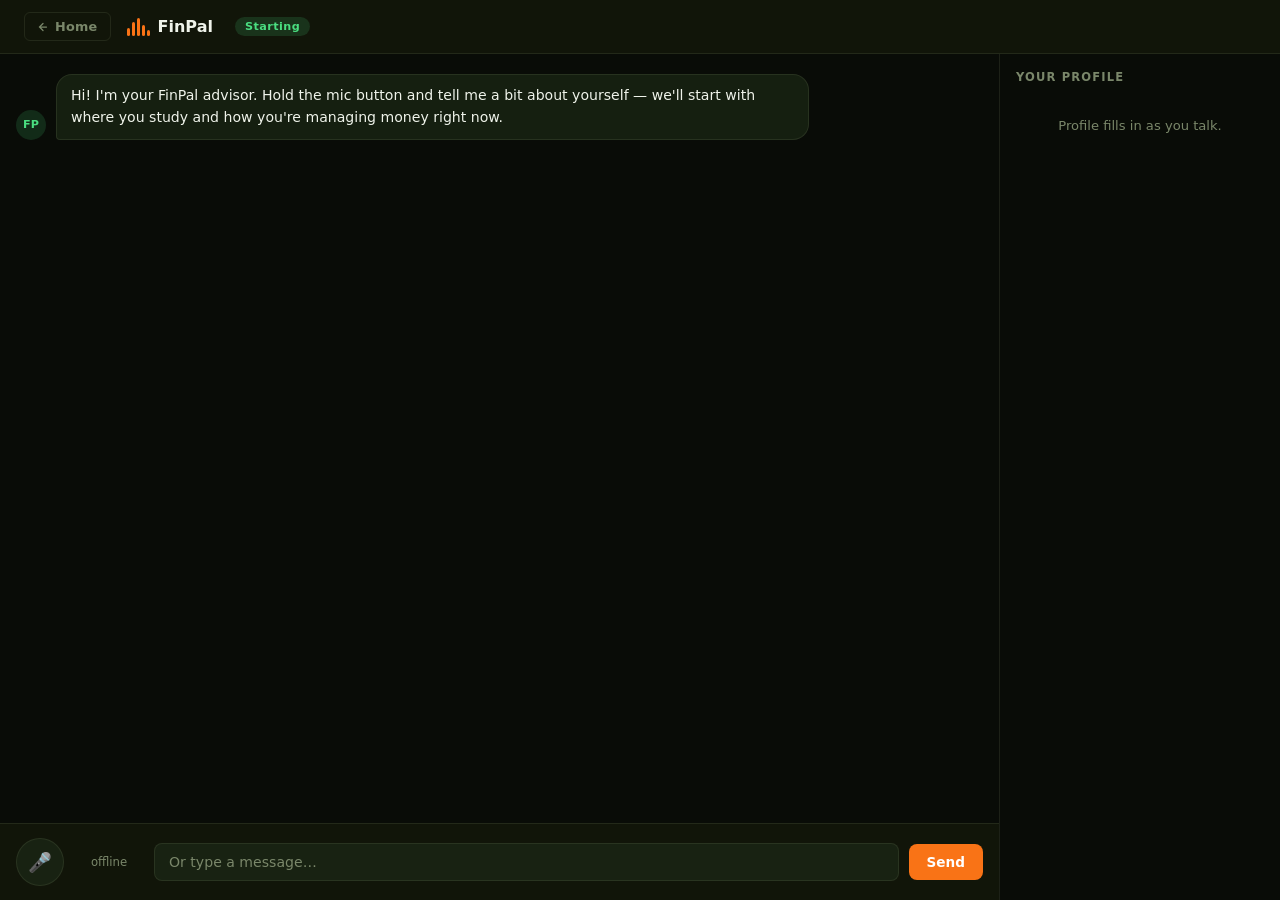
==== frontend/app.html @ 283373f4 "Initial commit: FinPal AI financial advisor application FastAPI backend with Groq LLM/STT/TTS, SSE s" ====
<!DOCTYPE html>
<html lang="en">
<head>
  <meta charset="UTF-8" />
  <meta name="viewport" content="width=device-width, initial-scale=1.0" />
  <title>FinPal — Chat</title>
  <style>
    *, *::before, *::after { box-sizing: border-box; margin: 0; padding: 0; }

    :root {
      --bg: #090C07;
      --surface: #111509;
      --surface2: #182212;
      --border: rgba(138,155,115,0.15);
      --accent: #F97316;
      --accent-dim: rgba(249,115,22,0.15);
      --accent-g: #4ADE80;
      --accent-g-dim: rgba(74,222,128,0.15);
      --user-bubble: rgba(249,115,22,0.18);
      --user-border: rgba(249,115,22,0.25);
      --advisor-bubble: rgba(24,34,18,0.9);
      --text: #EFF3EA;
      --text-muted: #7A876A;
      --danger: #ef4444;
      --warn: #f59e0b;
      --fd: 'Syne', system-ui, sans-serif;
      --fb: 'Plus Jakarta Sans', system-ui, sans-serif;
    }

    @import url('https://fonts.googleapis.com/css2?family=Syne:wght@400;600;700&family=Plus+Jakarta+Sans:wght@300;400;500;600&display=swap');

    body {
      background: var(--bg);
      color: var(--text);
      font-family: var(--fb), -apple-system, BlinkMacSystemFont, sans-serif;
      height: 100vh;
      display: flex;
      flex-direction: column;
      -webkit-font-smoothing: antialiased;
    }

    header {
      background: var(--surface);
      border-bottom: 1px solid var(--border);
      padding: 12px 24px;
      display: flex;
      align-items: center;
      gap: 12px;
      flex-shrink: 0;
    }

    .header-back {
      display: flex;
      align-items: center;
      gap: 6px;
      text-decoration: none;
      color: var(--text-muted);
      font-size: 0.8rem;
      padding: 6px 12px;
      border: 1px solid var(--border);
      border-radius: 6px;
      transition: color 0.2s, border-color 0.2s;
      font-family: var(--fd, system-ui);
      font-weight: 600;
      letter-spacing: 0.02em;
    }
    .header-back:hover { color: var(--text); border-color: rgba(138,155,115,0.3); }

    .header-logo {
      display: flex;
      align-items: center;
      gap: 8px;
      margin-left: 4px;
    }
    .header-logo-mark {
      display: flex;
      align-items: flex-end;
      gap: 2px;
      height: 18px;
    }
    .header-logo-mark span {
      display: block;
      width: 3px;
      border-radius: 2px;
      background: var(--accent);
    }
    .header-logo-mark span:nth-child(1) { height: 8px; }
    .header-logo-mark span:nth-child(2) { height: 14px; }
    .header-logo-mark span:nth-child(3) { height: 18px; }
    .header-logo-mark span:nth-child(4) { height: 11px; }
    .header-logo-mark span:nth-child(5) { height: 6px; }
    .header-brand { font-family: var(--fd, system-ui); font-size: 1rem; font-weight: 700; color: var(--text); }

    .dashboard-btn {
      margin-left: auto;
      display: flex;
      align-items: center;
      gap: 6px;
      text-decoration: none;
      color: var(--accent);
      font-size: 0.78rem;
      font-weight: 600;
      font-family: var(--fd, system-ui);
      padding: 5px 13px;
      border: 1px solid rgba(249,115,22,0.35);
      border-radius: 6px;
      transition: background 0.2s, border-color 0.2s;
      letter-spacing: 0.02em;
    }
    .dashboard-btn:hover { background: var(--accent-dim); border-color: rgba(249,115,22,0.6); }

    .phase-badge {
      margin-left: 10px;
      font-size: 0.7rem;
      font-weight: 600;
      background: var(--accent-g-dim);
      color: var(--accent-g);
      padding: 3px 10px;
      border-radius: 999px;
      text-transform: capitalize;
      letter-spacing: 0.04em;
    }

    .layout {
      display: flex;
      flex: 1;
      overflow: hidden;
    }

    /* ── Transcript ── */
    .chat-col {
      flex: 1;
      display: flex;
      flex-direction: column;
      border-right: 1px solid var(--border);
      min-width: 0;
    }

    .transcript {
      flex: 1;
      overflow-y: auto;
      padding: 20px 16px;
      display: flex;
      flex-direction: column;
      gap: 12px;
      scroll-behavior: smooth;
    }

    .bubble-row {
      display: flex;
      gap: 10px;
      align-items: flex-end;
      max-width: 82%;
    }
    .bubble-row.user { align-self: flex-end; flex-direction: row-reverse; }
    .bubble-row.advisor { align-self: flex-start; }

    .avatar {
      width: 30px; height: 30px; border-radius: 50%;
      flex-shrink: 0;
      display: flex; align-items: center; justify-content: center;
      font-size: 0.7rem; font-weight: 700;
    }
    .avatar.user { background: var(--user-bubble); border: 1px solid var(--user-border); color: var(--accent); }
    .avatar.advisor { background: var(--accent-g-dim); color: var(--accent-g); font-family: var(--fd, system-ui); }

    .bubble {
      padding: 10px 14px;
      border-radius: 16px;
      font-size: 0.88rem;
      line-height: 1.55;
      max-width: 100%;
      word-break: break-word;
    }
    .bubble-row.user .bubble {
      background: var(--user-bubble);
      border: 1px solid var(--user-border);
      border-bottom-right-radius: 4px;
    }
    .bubble-row.advisor .bubble {
      background: var(--advisor-bubble);
      border: 1px solid var(--border);
      border-bottom-left-radius: 4px;
    }

    /* ── Controls ── */
    .controls {
      border-top: 1px solid var(--border);
      padding: 14px 16px;
      display: flex;
      gap: 10px;
      align-items: center;
      flex-shrink: 0;
      background: var(--surface);
    }

    #text-input {
      flex: 1;
      background: var(--surface2);
      border: 1px solid var(--border);
      border-radius: 8px;
      color: var(--text);
      padding: 10px 14px;
      font-size: 0.88rem;
      font-family: var(--fb, system-ui);
      outline: none;
    }
    #text-input:focus { border-color: var(--accent); }
    #text-input::placeholder { color: var(--text-muted); }

    #send-btn {
      background: var(--accent);
      border: none;
      border-radius: 8px;
      color: #fff;
      padding: 10px 18px;
      cursor: pointer;
      font-size: 0.85rem;
      font-weight: 600;
      font-family: var(--fd, system-ui);
      white-space: nowrap;
      transition: opacity 0.2s;
    }
    #send-btn:hover { opacity: 0.88; }

    #mic-btn {
      width: 48px; height: 48px; border-radius: 50%;
      border: 1px solid var(--border);
      background: var(--surface2);
      color: var(--text);
      font-size: 1.2rem;
      cursor: pointer;
      flex-shrink: 0;
      transition: all 0.15s;
      display: flex; align-items: center; justify-content: center;
      user-select: none;
    }
    #mic-btn.recording {
      background: var(--danger);
      border-color: var(--danger);
      box-shadow: 0 0 0 6px rgba(239,68,68,0.2);
      animation: pulse-mic 1s infinite;
    }
    #mic-btn.processing {
      background: var(--warn);
      border-color: var(--warn);
      cursor: not-allowed;
    }
    #mic-btn.speaking {
      background: var(--accent-g-dim);
      border-color: var(--accent-g);
    }

    @keyframes pulse-mic {
      0%, 100% { box-shadow: 0 0 0 6px rgba(239,68,68,0.2); }
      50%       { box-shadow: 0 0 0 12px rgba(239,68,68,0.08); }
    }

    #status-label {
      font-size: 0.73rem;
      color: var(--text-muted);
      min-width: 70px;
      text-align: center;
    }

    /* ── Profile panel ── */
    .profile-col {
      width: 280px;
      flex-shrink: 0;
      overflow-y: auto;
      padding: 16px;
      display: flex;
      flex-direction: column;
      gap: 14px;
    }

    .profile-col h2 {
      font-size: 0.72rem;
      text-transform: uppercase;
      letter-spacing: 0.1em;
      color: var(--text-muted);
      font-weight: 600;
    }

    .profile-section { display: flex; flex-direction: column; gap: 4px; }
    .profile-section-title {
      font-size: 0.7rem;
      font-weight: 600;
      color: var(--accent);
      text-transform: uppercase;
      letter-spacing: 0.07em;
      margin-bottom: 2px;
    }

    .profile-row {
      display: flex;
      justify-content: space-between;
      align-items: baseline;
      gap: 8px;
      font-size: 0.8rem;
      padding: 4px 8px;
      border-radius: 6px;
      background: var(--surface2);
    }
    .profile-key { color: var(--text-muted); flex-shrink: 0; }
    .profile-val { color: var(--text); text-align: right; font-weight: 500; }

    .empty-profile {
      color: var(--text-muted);
      font-size: 0.82rem;
      text-align: center;
      padding: 20px 0;
    }

    .typing-dots {
      display: inline-block;
      color: var(--text-muted);
      animation: blink 1.2s step-start infinite;
    }
    @keyframes blink { 0%,100%{opacity:1} 50%{opacity:0.2} }

    ::-webkit-scrollbar { width: 4px; }
    ::-webkit-scrollbar-track { background: transparent; }
    ::-webkit-scrollbar-thumb { background: var(--border); border-radius: 4px; }

    @media (max-width: 640px) {
      .profile-col { display: none; }
      .header-back span { display: none; }
    }
  </style>
</head>
<body>

<header>
  <a href="index.html" class="header-back">
    <svg width="12" height="12" viewBox="0 0 24 24" fill="none" stroke="currentColor" stroke-width="2.5" stroke-linecap="round"><path d="M19 12H5M12 5l-7 7 7 7"/></svg>
    <span>Home</span>
  </a>
  <div class="header-logo">
    <div class="header-logo-mark">
      <span></span><span></span><span></span><span></span><span></span>
    </div>
    <span class="header-brand">FinPal</span>
  </div>
  <a href="#" class="dashboard-btn" id="dashboard-btn" style="display:none">
    <svg width="13" height="13" viewBox="0 0 24 24" fill="none" stroke="currentColor" stroke-width="2" stroke-linecap="round" stroke-linejoin="round"><rect x="3" y="3" width="7" height="7" rx="1"/><rect x="14" y="3" width="7" height="7" rx="1"/><rect x="3" y="14" width="7" height="7" rx="1"/><rect x="14" y="14" width="7" height="7" rx="1"/></svg>
    <span>View Plan</span>
  </a>
  <span class="phase-badge" id="phase-badge">starting</span>
</header>

<div class="layout">

  <!-- Transcript -->
  <div class="chat-col">
    <div class="transcript" id="transcript">
      <div class="bubble-row advisor">
        <div class="avatar advisor">FP</div>
        <div class="bubble">Hi! I'm your FinPal advisor. Hold the mic button and tell me a bit about yourself — we'll start with where you study and how you're managing money right now.</div>
      </div>
    </div>

    <div class="controls">
      <button id="mic-btn" title="Hold to speak">🎤</button>
      <span id="status-label">ready</span>
      <input id="text-input" type="text" placeholder="Or type a message…" />
      <button id="send-btn">Send</button>
    </div>
  </div>

  <!-- Profile panel -->
  <div class="profile-col">
    <h2>Your Profile</h2>
    <div id="profile-content">
      <p class="empty-profile">Profile fills in as you talk.</p>
    </div>
  </div>

</div>

<script>
const API = 'http://localhost:8000';

let sessionId = null;
let mediaRecorder = null;
let audioChunks = [];
let isRecording = false;
let isBusy = false;
let currentAudio = null;

async function initSession() {
  const stored = sessionStorage.getItem('session_id');
  if (stored) { sessionId = stored; wireDashboardBtn(); return; }
  const r = await fetch(`${API}/api/sessions`, { method: 'POST' });
  const d = await r.json();
  sessionId = d.session_id;
  sessionStorage.setItem('session_id', sessionId);
  wireDashboardBtn();
}

function wireDashboardBtn() {
  const btn = document.getElementById('dashboard-btn');
  if (!btn || !sessionId) return;
  btn.href = `dashboard.html?session=${sessionId}`;
  btn.style.display = 'flex';
}

function escHtml(s) {
  return s.replace(/&/g,'&amp;').replace(/</g,'&lt;').replace(/>/g,'&gt;');
}

function addBubble(role, text) {
  const row = document.createElement('div');
  row.className = `bubble-row ${role}`;
  row.innerHTML = `
    <div class="avatar ${role}">${role === 'user' ? 'U' : 'FP'}</div>
    <div class="bubble">${escHtml(text)}</div>
  `;
  document.getElementById('transcript').appendChild(row);
  row.scrollIntoView({ behavior: 'smooth', block: 'end' });
}

function createStreamingBubble() {
  const row = document.createElement('div');
  row.className = 'bubble-row advisor';
  row.innerHTML = `<div class="avatar advisor">FP</div><div class="bubble"><span class="typing-dots">···</span></div>`;
  document.getElementById('transcript').appendChild(row);
  row.scrollIntoView({ behavior: 'smooth', block: 'end' });
  return row.querySelector('.bubble');
}

function appendToken(bubble, token) {
  const dots = bubble.querySelector('.typing-dots');
  if (dots) dots.remove();
  bubble.textContent += token;
  bubble.closest('.bubble-row').scrollIntoView({ behavior: 'smooth', block: 'end' });
}

function setStatus(state) {
  const btn = document.getElementById('mic-btn');
  const lbl = document.getElementById('status-label');
  btn.className = '';
  if (state === 'recording')  { btn.classList.add('recording');  lbl.textContent = 'recording…'; }
  else if (state === 'processing') { btn.classList.add('processing'); lbl.textContent = 'thinking…'; }
  else if (state === 'speaking')   { btn.classList.add('speaking');   lbl.textContent = 'speaking…'; }
  else { lbl.textContent = 'ready'; }
}

function playAudio(b64) {
  return new Promise(resolve => {
    if (currentAudio) { currentAudio.pause(); currentAudio = null; }
    const bytes = Uint8Array.from(atob(b64), c => c.charCodeAt(0));
    const blob = new Blob([bytes], { type: 'audio/wav' });
    const url = URL.createObjectURL(blob);
    currentAudio = new Audio(url);
    setStatus('speaking');
    currentAudio.onended = () => { URL.revokeObjectURL(url); setStatus('ready'); resolve(); };
    currentAudio.onerror  = () => { URL.revokeObjectURL(url); setStatus('ready'); resolve(); };
    currentAudio.play().catch(() => { setStatus('ready'); resolve(); });
  });
}

async function sendToAPI(formData, isVoice) {
  if (isBusy) return;
  isBusy = true;
  setStatus('processing');

  try {
    if (!isVoice) {
      addBubble('user', formData);
      const advisorBubble = createStreamingBubble();

      const r = await fetch(`${API}/api/sessions/${sessionId}/chat/stream`, {
        method: 'POST',
        headers: { 'Content-Type': 'application/json' },
        body: JSON.stringify({ message: formData }),
      });

      if (!r.ok) { advisorBubble.textContent = `⚠ Error ${r.status}`; return; }

      const reader = r.body.getReader();
      const dec = new TextDecoder();
      let buf = '';

      while (true) {
        const { done, value } = await reader.read();
        if (done) break;
        buf += dec.decode(value, { stream: true });
        const parts = buf.split('\n\n');
        buf = parts.pop();
        for (const part of parts) {
          if (!part.startsWith('data: ')) continue;
          try {
            const ev = JSON.parse(part.slice(6));
            if (ev.type === 'token') appendToken(advisorBubble, ev.text);
            else if (ev.type === 'done') { updateProfile(ev.profile); setStatus('ready'); }
          } catch {}
        }
      }
      return;
    }

    const r = await fetch(`${API}/api/sessions/${sessionId}/voice`, { method: 'POST', body: formData });
    if (!r.ok) {
      const err = await r.json().catch(() => ({}));
      addBubble('advisor', `⚠ Error: ${err.detail || r.statusText}`);
      return;
    }
    const d = await r.json();
    addBubble('user', d.user_text);
    addBubble('advisor', d.advisor_text);
    updateProfile(d.profile);
    if (d.audio_b64) await playAudio(d.audio_b64);
    else setStatus('ready');

  } catch (e) {
    addBubble('advisor', '⚠ Could not reach the server. Is the backend running?');
    setStatus('ready');
  } finally {
    isBusy = false;
  }
}

const micBtn = document.getElementById('mic-btn');

async function startRec() {
  if (isBusy || isRecording) return;
  try {
    const stream = await navigator.mediaDevices.getUserMedia({ audio: true });
    audioChunks = [];
    const mimeType = MediaRecorder.isTypeSupported('audio/webm;codecs=opus')
      ? 'audio/webm;codecs=opus'
      : MediaRecorder.isTypeSupported('audio/ogg;codecs=opus')
        ? 'audio/ogg;codecs=opus'
        : 'audio/mp4';

    mediaRecorder = new MediaRecorder(stream, { mimeType });
    mediaRecorder.ondataavailable = e => { if (e.data.size > 0) audioChunks.push(e.data); };
    mediaRecorder.onstop = async () => {
      stream.getTracks().forEach(t => t.stop());
      const blob = new Blob(audioChunks, { type: mediaRecorder.mimeType });
      if (blob.size < 1000) { setStatus('ready'); return; }
      const fd = new FormData();
      fd.append('audio', blob, 'recording' + mimeTypeToExt(mediaRecorder.mimeType));
      await sendToAPI(fd, true);
    };
    mediaRecorder.start();
    isRecording = true;
    setStatus('recording');
  } catch (e) {
    alert('Microphone access denied. Use the text input instead.');
  }
}

function stopRec() {
  if (!isRecording || !mediaRecorder) return;
  isRecording = false;
  mediaRecorder.stop();
}

function mimeTypeToExt(mime) {
  if (mime.includes('webm')) return '.webm';
  if (mime.includes('ogg'))  return '.ogg';
  if (mime.includes('mp4'))  return '.mp4';
  return '.webm';
}

micBtn.addEventListener('mousedown',  e => { e.preventDefault(); startRec(); });
micBtn.addEventListener('mouseup',    stopRec);
micBtn.addEventListener('mouseleave', stopRec);
micBtn.addEventListener('touchstart', e => { e.preventDefault(); startRec(); }, { passive: false });
micBtn.addEventListener('touchend',   e => { e.preventDefault(); stopRec(); },  { passive: false });

const textInput = document.getElementById('text-input');
document.getElementById('send-btn').addEventListener('click', sendText);
textInput.addEventListener('keydown', e => { if (e.key === 'Enter') sendText(); });

async function sendText() {
  const msg = textInput.value.trim();
  if (!msg || isBusy) return;
  textInput.value = '';
  await sendToAPI(msg, false);
}

function fmt(val) {
  if (val === null || val === undefined) return null;
  if (typeof val === 'number') return '₹' + val.toLocaleString('en-IN');
  if (typeof val === 'boolean') return val ? 'Yes' : 'No';
  return String(val).replace(/_/g, ' ');
}

function profileRow(key, val) {
  const v = fmt(val);
  if (!v) return '';
  return `<div class="profile-row">
    <span class="profile-key">${key}</span>
    <span class="profile-val">${escHtml(v)}</span>
  </div>`;
}

function profileSection(title, rows) {
  const content = rows.join('');
  if (!content) return '';
  return `<div class="profile-section">
    <div class="profile-section-title">${title}</div>
    ${content}
  </div>`;
}

function updateProfile(p) {
  if (!p) return;
  document.getElementById('phase-badge').textContent =
    (p.conversation_phase || 'rapport').replace(/_/g, ' ');

  const mi = p.money_in || {};
  const ex = p.expenses || {};
  const sn = p.safety_net || {};
  const cr = p.credit || {};

  const moneyIn = profileSection('Money In', [
    profileRow('Family support', mi.family_support_amount),
    profileRow('Regularity', mi.family_support_regularity),
    profileRow('Gig income', mi.gig_income_amount),
    profileRow('Scholarship', mi.scholarship_stipend_amount),
    profileRow('Stability', mi.income_stability),
  ]);
  const expenses = profileSection('Expenses', [
    profileRow('Housing', ex.housing?.amount),
    profileRow('Housing type', ex.housing?.type),
    profileRow('Commute', ex.commute?.amount),
    profileRow('Food (extra)', ex.food_beyond_mess),
    profileRow('Subscriptions', ex.subscriptions),
    profileRow('Discretionary', ex.discretionary),
  ]);
  const safetyNet = profileSection('Safety Net', [
    profileRow('Savings', sn.personal_savings_amount),
    profileRow('Health insurance', sn.health_insurance_cover ? 'Yes' : null),
    profileRow('Provided by', sn.provided_by),
    profileRow('If urgent', sn.would_rely_on_if_urgent),
  ]);
  const debtRows = (p.debt || []).map((d, i) => profileRow(`Debt ${i+1} (${d.type || '?'})`, d.balance));
  const debt = profileSection('Debt', debtRows);
  const creditSec = profileSection('Credit', [
    profileRow('Cards', cr.cards),
    profileRow('Limit', cr.total_limit),
    profileRow('Utilisation', cr.typical_utilization_pct != null ? cr.typical_utilization_pct + '%' : null),
  ]);
  const goals = (p.goals || []).map((g, i) => profileRow(`Goal ${i+1}`, g.type));
  const goalsSec = profileSection('Goals', goals);

  const combined = [moneyIn, expenses, safetyNet, debt, creditSec, goalsSec].join('');
  document.getElementById('profile-content').innerHTML =
    combined || '<p class="empty-profile">Profile fills in as you talk.</p>';
}

initSession().catch(() => {
  document.getElementById('status-label').textContent = 'offline';
});
</script>
</body>
</html>
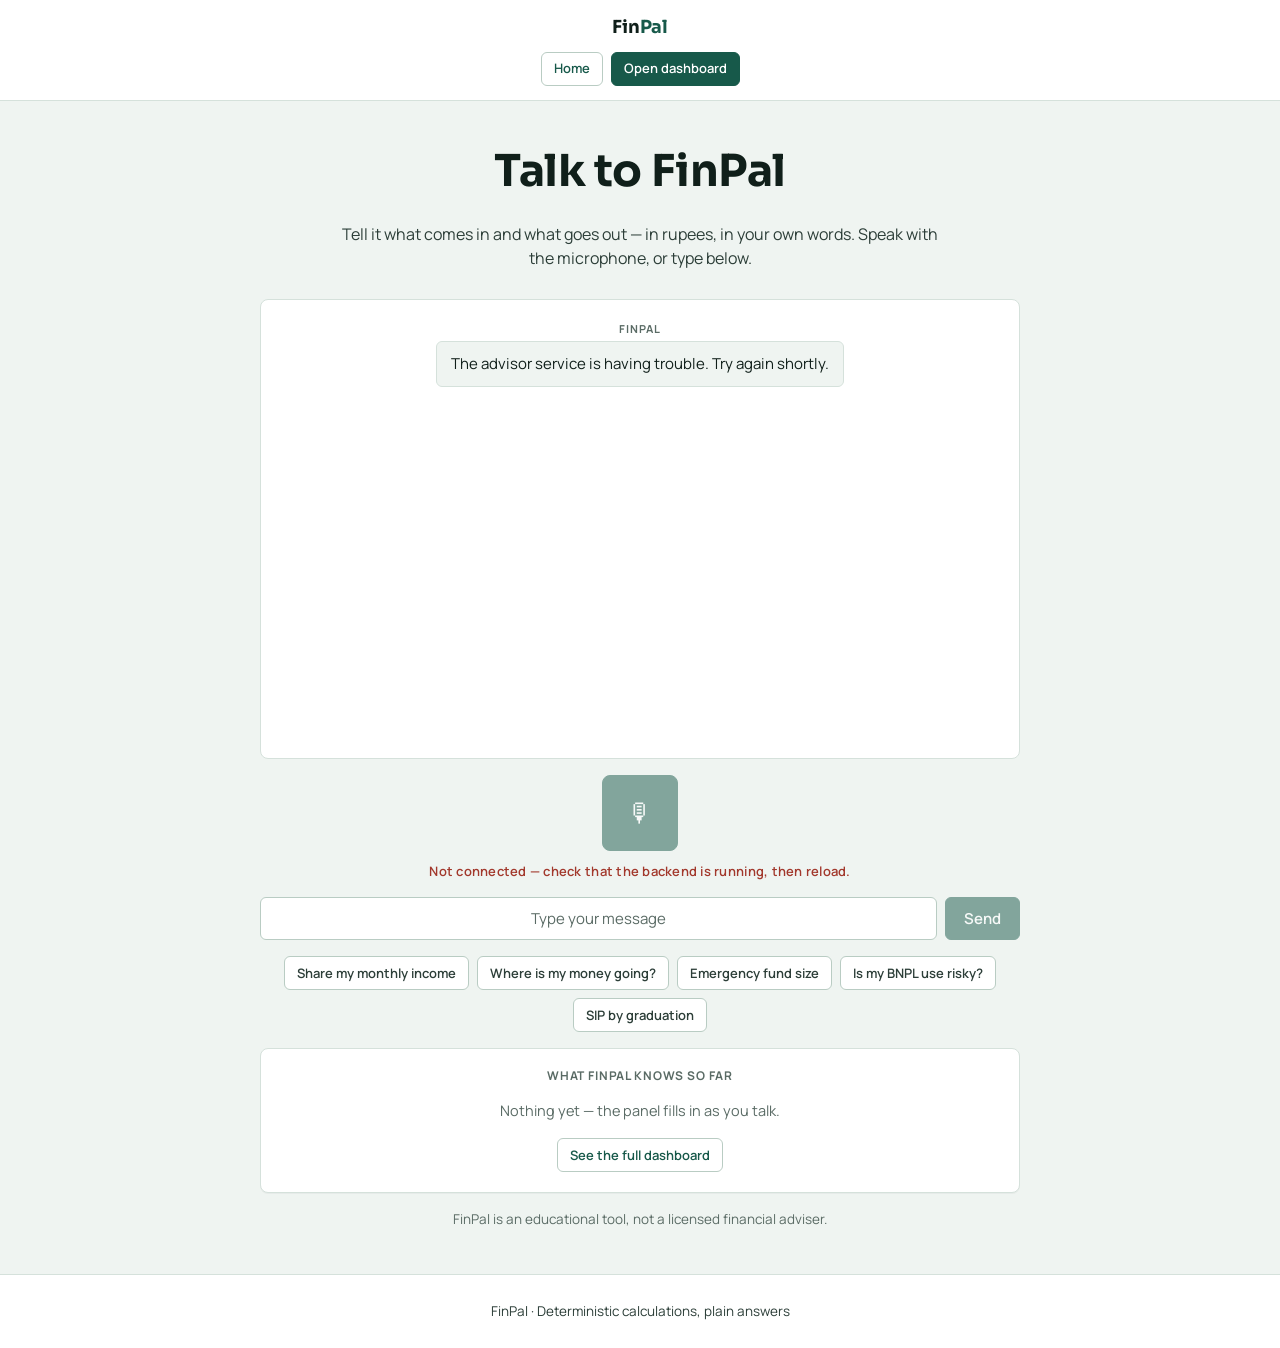
==== commit 606cea55: "Frontend updation" ====
--- a/frontend/app.html
+++ b/frontend/app.html
@@ -1,661 +1,400 @@
 <!DOCTYPE html>
 <html lang="en">
 <head>
-  <meta charset="UTF-8" />
-  <meta name="viewport" content="width=device-width, initial-scale=1.0" />
-  <title>FinPal — Chat</title>
-  <style>
-    *, *::before, *::after { box-sizing: border-box; margin: 0; padding: 0; }
-
-    :root {
-      --bg: #090C07;
-      --surface: #111509;
-      --surface2: #182212;
-      --border: rgba(138,155,115,0.15);
-      --accent: #F97316;
-      --accent-dim: rgba(249,115,22,0.15);
-      --accent-g: #4ADE80;
-      --accent-g-dim: rgba(74,222,128,0.15);
-      --user-bubble: rgba(249,115,22,0.18);
-      --user-border: rgba(249,115,22,0.25);
-      --advisor-bubble: rgba(24,34,18,0.9);
-      --text: #EFF3EA;
-      --text-muted: #7A876A;
-      --danger: #ef4444;
-      --warn: #f59e0b;
-      --fd: 'Syne', system-ui, sans-serif;
-      --fb: 'Plus Jakarta Sans', system-ui, sans-serif;
-    }
-
-    @import url('https://fonts.googleapis.com/css2?family=Syne:wght@400;600;700&family=Plus+Jakarta+Sans:wght@300;400;500;600&display=swap');
-
-    body {
-      background: var(--bg);
-      color: var(--text);
-      font-family: var(--fb), -apple-system, BlinkMacSystemFont, sans-serif;
-      height: 100vh;
-      display: flex;
-      flex-direction: column;
-      -webkit-font-smoothing: antialiased;
-    }
-
-    header {
-      background: var(--surface);
-      border-bottom: 1px solid var(--border);
-      padding: 12px 24px;
-      display: flex;
-      align-items: center;
-      gap: 12px;
-      flex-shrink: 0;
-    }
-
-    .header-back {
-      display: flex;
-      align-items: center;
-      gap: 6px;
-      text-decoration: none;
-      color: var(--text-muted);
-      font-size: 0.8rem;
-      padding: 6px 12px;
-      border: 1px solid var(--border);
-      border-radius: 6px;
-      transition: color 0.2s, border-color 0.2s;
-      font-family: var(--fd, system-ui);
-      font-weight: 600;
-      letter-spacing: 0.02em;
-    }
-    .header-back:hover { color: var(--text); border-color: rgba(138,155,115,0.3); }
-
-    .header-logo {
-      display: flex;
-      align-items: center;
-      gap: 8px;
-      margin-left: 4px;
-    }
-    .header-logo-mark {
-      display: flex;
-      align-items: flex-end;
-      gap: 2px;
-      height: 18px;
-    }
-    .header-logo-mark span {
-      display: block;
-      width: 3px;
-      border-radius: 2px;
-      background: var(--accent);
-    }
-    .header-logo-mark span:nth-child(1) { height: 8px; }
-    .header-logo-mark span:nth-child(2) { height: 14px; }
-    .header-logo-mark span:nth-child(3) { height: 18px; }
-    .header-logo-mark span:nth-child(4) { height: 11px; }
-    .header-logo-mark span:nth-child(5) { height: 6px; }
-    .header-brand { font-family: var(--fd, system-ui); font-size: 1rem; font-weight: 700; color: var(--text); }
-
-    .dashboard-btn {
-      margin-left: auto;
-      display: flex;
-      align-items: center;
-      gap: 6px;
-      text-decoration: none;
-      color: var(--accent);
-      font-size: 0.78rem;
-      font-weight: 600;
-      font-family: var(--fd, system-ui);
-      padding: 5px 13px;
-      border: 1px solid rgba(249,115,22,0.35);
-      border-radius: 6px;
-      transition: background 0.2s, border-color 0.2s;
-      letter-spacing: 0.02em;
-    }
-    .dashboard-btn:hover { background: var(--accent-dim); border-color: rgba(249,115,22,0.6); }
-
-    .phase-badge {
-      margin-left: 10px;
-      font-size: 0.7rem;
-      font-weight: 600;
-      background: var(--accent-g-dim);
-      color: var(--accent-g);
-      padding: 3px 10px;
-      border-radius: 999px;
-      text-transform: capitalize;
-      letter-spacing: 0.04em;
-    }
-
-    .layout {
-      display: flex;
-      flex: 1;
-      overflow: hidden;
-    }
-
-    /* ── Transcript ── */
-    .chat-col {
-      flex: 1;
-      display: flex;
-      flex-direction: column;
-      border-right: 1px solid var(--border);
-      min-width: 0;
-    }
-
-    .transcript {
-      flex: 1;
-      overflow-y: auto;
-      padding: 20px 16px;
-      display: flex;
-      flex-direction: column;
-      gap: 12px;
-      scroll-behavior: smooth;
-    }
-
-    .bubble-row {
-      display: flex;
-      gap: 10px;
-      align-items: flex-end;
-      max-width: 82%;
-    }
-    .bubble-row.user { align-self: flex-end; flex-direction: row-reverse; }
-    .bubble-row.advisor { align-self: flex-start; }
-
-    .avatar {
-      width: 30px; height: 30px; border-radius: 50%;
-      flex-shrink: 0;
-      display: flex; align-items: center; justify-content: center;
-      font-size: 0.7rem; font-weight: 700;
-    }
-    .avatar.user { background: var(--user-bubble); border: 1px solid var(--user-border); color: var(--accent); }
-    .avatar.advisor { background: var(--accent-g-dim); color: var(--accent-g); font-family: var(--fd, system-ui); }
-
-    .bubble {
-      padding: 10px 14px;
-      border-radius: 16px;
-      font-size: 0.88rem;
-      line-height: 1.55;
-      max-width: 100%;
-      word-break: break-word;
-    }
-    .bubble-row.user .bubble {
-      background: var(--user-bubble);
-      border: 1px solid var(--user-border);
-      border-bottom-right-radius: 4px;
-    }
-    .bubble-row.advisor .bubble {
-      background: var(--advisor-bubble);
-      border: 1px solid var(--border);
-      border-bottom-left-radius: 4px;
-    }
-
-    /* ── Controls ── */
-    .controls {
-      border-top: 1px solid var(--border);
-      padding: 14px 16px;
-      display: flex;
-      gap: 10px;
-      align-items: center;
-      flex-shrink: 0;
-      background: var(--surface);
-    }
-
-    #text-input {
-      flex: 1;
-      background: var(--surface2);
-      border: 1px solid var(--border);
-      border-radius: 8px;
-      color: var(--text);
-      padding: 10px 14px;
-      font-size: 0.88rem;
-      font-family: var(--fb, system-ui);
-      outline: none;
-    }
-    #text-input:focus { border-color: var(--accent); }
-    #text-input::placeholder { color: var(--text-muted); }
-
-    #send-btn {
-      background: var(--accent);
-      border: none;
-      border-radius: 8px;
-      color: #fff;
-      padding: 10px 18px;
-      cursor: pointer;
-      font-size: 0.85rem;
-      font-weight: 600;
-      font-family: var(--fd, system-ui);
-      white-space: nowrap;
-      transition: opacity 0.2s;
-    }
-    #send-btn:hover { opacity: 0.88; }
-
-    #mic-btn {
-      width: 48px; height: 48px; border-radius: 50%;
-      border: 1px solid var(--border);
-      background: var(--surface2);
-      color: var(--text);
-      font-size: 1.2rem;
-      cursor: pointer;
-      flex-shrink: 0;
-      transition: all 0.15s;
-      display: flex; align-items: center; justify-content: center;
-      user-select: none;
-    }
-    #mic-btn.recording {
-      background: var(--danger);
-      border-color: var(--danger);
-      box-shadow: 0 0 0 6px rgba(239,68,68,0.2);
-      animation: pulse-mic 1s infinite;
-    }
-    #mic-btn.processing {
-      background: var(--warn);
-      border-color: var(--warn);
-      cursor: not-allowed;
-    }
-    #mic-btn.speaking {
-      background: var(--accent-g-dim);
-      border-color: var(--accent-g);
-    }
-
-    @keyframes pulse-mic {
-      0%, 100% { box-shadow: 0 0 0 6px rgba(239,68,68,0.2); }
-      50%       { box-shadow: 0 0 0 12px rgba(239,68,68,0.08); }
-    }
-
-    #status-label {
-      font-size: 0.73rem;
-      color: var(--text-muted);
-      min-width: 70px;
-      text-align: center;
-    }
-
-    /* ── Profile panel ── */
-    .profile-col {
-      width: 280px;
-      flex-shrink: 0;
-      overflow-y: auto;
-      padding: 16px;
-      display: flex;
-      flex-direction: column;
-      gap: 14px;
-    }
-
-    .profile-col h2 {
-      font-size: 0.72rem;
-      text-transform: uppercase;
-      letter-spacing: 0.1em;
-      color: var(--text-muted);
-      font-weight: 600;
-    }
-
-    .profile-section { display: flex; flex-direction: column; gap: 4px; }
-    .profile-section-title {
-      font-size: 0.7rem;
-      font-weight: 600;
-      color: var(--accent);
-      text-transform: uppercase;
-      letter-spacing: 0.07em;
-      margin-bottom: 2px;
-    }
-
-    .profile-row {
-      display: flex;
-      justify-content: space-between;
-      align-items: baseline;
-      gap: 8px;
-      font-size: 0.8rem;
-      padding: 4px 8px;
-      border-radius: 6px;
-      background: var(--surface2);
-    }
-    .profile-key { color: var(--text-muted); flex-shrink: 0; }
-    .profile-val { color: var(--text); text-align: right; font-weight: 500; }
-
-    .empty-profile {
-      color: var(--text-muted);
-      font-size: 0.82rem;
-      text-align: center;
-      padding: 20px 0;
-    }
-
-    .typing-dots {
-      display: inline-block;
-      color: var(--text-muted);
-      animation: blink 1.2s step-start infinite;
-    }
-    @keyframes blink { 0%,100%{opacity:1} 50%{opacity:0.2} }
-
-    ::-webkit-scrollbar { width: 4px; }
-    ::-webkit-scrollbar-track { background: transparent; }
-    ::-webkit-scrollbar-thumb { background: var(--border); border-radius: 4px; }
-
-    @media (max-width: 640px) {
-      .profile-col { display: none; }
-      .header-back span { display: none; }
-    }
-  </style>
+<meta charset="utf-8">
+<meta name="viewport" content="width=device-width, initial-scale=1">
+<title>FinPal — AI advisor</title>
+<meta name="description" content="Talk or type to FinPal, a money advisor for Indian students.">
+<link rel="preconnect" href="https://fonts.googleapis.com">
+<link rel="preconnect" href="https://fonts.gstatic.com" crossorigin>
+<link href="https://fonts.googleapis.com/css2?family=Sora:wght@600;700&family=Manrope:wght@400;600;700&display=swap" rel="stylesheet">
+<link rel="stylesheet" href="styles.css">
 </head>
 <body>
 
-<header>
-  <a href="index.html" class="header-back">
-    <svg width="12" height="12" viewBox="0 0 24 24" fill="none" stroke="currentColor" stroke-width="2.5" stroke-linecap="round"><path d="M19 12H5M12 5l-7 7 7 7"/></svg>
-    <span>Home</span>
-  </a>
-  <div class="header-logo">
-    <div class="header-logo-mark">
-      <span></span><span></span><span></span><span></span><span></span>
+<header class="site-header">
+  <div class="wrap">
+    <a class="brand" href="index.html">Fin<span>Pal</span></a>
+    <nav class="nav" aria-label="Primary">
+      <a class="btn small secondary" id="home-link" href="index.html">Home</a>
+      <a class="btn small" id="dashboard-link" href="dashboard.html">Open dashboard</a>
+    </nav>
+  </div>
+</header>
+
+<main class="section">
+  <div class="wrap stack">
+
+    <h1>Talk to FinPal</h1>
+    <p class="lede">
+      Tell it what comes in and what goes out — in rupees, in your own words.
+      Speak with the microphone, or type below.
+    </p>
+
+    <div class="chat-shell">
+
+      <!-- ===== Transcript ===== -->
+      <div id="transcript" class="transcript" role="log" aria-live="polite" aria-label="Conversation with FinPal" tabindex="0">
+        <div class="msg">
+          <span class="msg-who">FinPal</span>
+          <span class="msg-body" id="greeting">Connecting to the advisor…</span>
+        </div>
+      </div>
+
+      <!-- ===== Microphone + status ===== -->
+      <div class="mic-panel">
+        <button type="button" id="mic-btn" class="mic-btn" data-state="idle"
+                aria-label="Start recording your question" disabled>
+          <span aria-hidden="true">🎙</span>
+        </button>
+        <p id="status-line" class="status-line" role="status" aria-live="polite">Connecting…</p>
+      </div>
+
+      <!-- ===== Text composer ===== -->
+      <form id="composer" class="composer" autocomplete="off">
+        <label class="sr-only" for="message-input">Your message to FinPal</label>
+        <input type="text" id="message-input" name="message"
+               placeholder="Type your message" disabled>
+        <button type="submit" class="btn" id="send-btn" disabled>Send</button>
+      </form>
+
+      <!-- ===== Suggestions ===== -->
+      <div class="suggestions" id="suggestions" aria-label="Suggested questions">
+        <button type="button" class="chip" data-say="I get ₹14,000 a month from home.">Share my monthly income</button>
+        <button type="button" class="chip" data-say="Where is my money actually going each month?">Where is my money going?</button>
+        <button type="button" class="chip" data-say="How big should my emergency fund be as a student?">Emergency fund size</button>
+        <button type="button" class="chip" data-say="I use two BNPL apps — should I worry?">Is my BNPL use risky?</button>
+        <button type="button" class="chip" data-say="How much could I have saved by graduation if I start a SIP now?">SIP by graduation</button>
+      </div>
+
+      <!-- ===== Profile so far ===== -->
+      <section class="card" aria-labelledby="profile-title">
+        <h2 id="profile-title" class="small"
+            style="font-family:'Manrope',sans-serif;font-weight:700;letter-spacing:.07em;text-transform:uppercase;color:var(--ink-muted);font-size:12px;">
+          What FinPal knows so far
+        </h2>
+        <div id="profile-panel" class="profile-panel mt">
+          <p class="empty">Nothing yet — the panel fills in as you talk.</p>
+        </div>
+        <div class="btn-row mt">
+          <a class="btn secondary small" id="profile-dashboard-link" href="dashboard.html">See the full dashboard</a>
+        </div>
+      </section>
+
     </div>
-    <span class="header-brand">FinPal</span>
+
+    <p class="small muted lede">
+      FinPal is an educational tool, not a licensed financial adviser.
+    </p>
   </div>
-  <a href="#" class="dashboard-btn" id="dashboard-btn" style="display:none">
-    <svg width="13" height="13" viewBox="0 0 24 24" fill="none" stroke="currentColor" stroke-width="2" stroke-linecap="round" stroke-linejoin="round"><rect x="3" y="3" width="7" height="7" rx="1"/><rect x="14" y="3" width="7" height="7" rx="1"/><rect x="3" y="14" width="7" height="7" rx="1"/><rect x="14" y="14" width="7" height="7" rx="1"/></svg>
-    <span>View Plan</span>
-  </a>
-  <span class="phase-badge" id="phase-badge">starting</span>
-</header>
-
-<div class="layout">
-
-  <!-- Transcript -->
-  <div class="chat-col">
-    <div class="transcript" id="transcript">
-      <div class="bubble-row advisor">
-        <div class="avatar advisor">FP</div>
-        <div class="bubble">Hi! I'm your FinPal advisor. Hold the mic button and tell me a bit about yourself — we'll start with where you study and how you're managing money right now.</div>
-      </div>
-    </div>
-
-    <div class="controls">
-      <button id="mic-btn" title="Hold to speak">🎤</button>
-      <span id="status-label">ready</span>
-      <input id="text-input" type="text" placeholder="Or type a message…" />
-      <button id="send-btn">Send</button>
-    </div>
-  </div>
-
-  <!-- Profile panel -->
-  <div class="profile-col">
-    <h2>Your Profile</h2>
-    <div id="profile-content">
-      <p class="empty-profile">Profile fills in as you talk.</p>
-    </div>
-  </div>
-
-</div>
-
+</main>
+
+<footer class="site-footer">
+  <div class="wrap"><p class="small">FinPal · Deterministic calculations, plain answers</p></div>
+</footer>
+
+<script src="api.js"></script>
 <script>
-const API = 'http://localhost:8000';
-
-let sessionId = null;
-let mediaRecorder = null;
-let audioChunks = [];
-let isRecording = false;
-let isBusy = false;
-let currentAudio = null;
-
-async function initSession() {
-  const stored = sessionStorage.getItem('session_id');
-  if (stored) { sessionId = stored; wireDashboardBtn(); return; }
-  const r = await fetch(`${API}/api/sessions`, { method: 'POST' });
-  const d = await r.json();
-  sessionId = d.session_id;
-  sessionStorage.setItem('session_id', sessionId);
-  wireDashboardBtn();
-}
-
-function wireDashboardBtn() {
-  const btn = document.getElementById('dashboard-btn');
-  if (!btn || !sessionId) return;
-  btn.href = `dashboard.html?session=${sessionId}`;
-  btn.style.display = 'flex';
-}
-
-function escHtml(s) {
-  return s.replace(/&/g,'&amp;').replace(/</g,'&lt;').replace(/>/g,'&gt;');
-}
-
-function addBubble(role, text) {
-  const row = document.createElement('div');
-  row.className = `bubble-row ${role}`;
-  row.innerHTML = `
-    <div class="avatar ${role}">${role === 'user' ? 'U' : 'FP'}</div>
-    <div class="bubble">${escHtml(text)}</div>
-  `;
-  document.getElementById('transcript').appendChild(row);
-  row.scrollIntoView({ behavior: 'smooth', block: 'end' });
-}
-
-function createStreamingBubble() {
-  const row = document.createElement('div');
-  row.className = 'bubble-row advisor';
-  row.innerHTML = `<div class="avatar advisor">FP</div><div class="bubble"><span class="typing-dots">···</span></div>`;
-  document.getElementById('transcript').appendChild(row);
-  row.scrollIntoView({ behavior: 'smooth', block: 'end' });
-  return row.querySelector('.bubble');
-}
-
-function appendToken(bubble, token) {
-  const dots = bubble.querySelector('.typing-dots');
-  if (dots) dots.remove();
-  bubble.textContent += token;
-  bubble.closest('.bubble-row').scrollIntoView({ behavior: 'smooth', block: 'end' });
-}
-
-function setStatus(state) {
-  const btn = document.getElementById('mic-btn');
-  const lbl = document.getElementById('status-label');
-  btn.className = '';
-  if (state === 'recording')  { btn.classList.add('recording');  lbl.textContent = 'recording…'; }
-  else if (state === 'processing') { btn.classList.add('processing'); lbl.textContent = 'thinking…'; }
-  else if (state === 'speaking')   { btn.classList.add('speaking');   lbl.textContent = 'speaking…'; }
-  else { lbl.textContent = 'ready'; }
-}
-
-function playAudio(b64) {
-  return new Promise(resolve => {
-    if (currentAudio) { currentAudio.pause(); currentAudio = null; }
-    const bytes = Uint8Array.from(atob(b64), c => c.charCodeAt(0));
-    const blob = new Blob([bytes], { type: 'audio/wav' });
-    const url = URL.createObjectURL(blob);
-    currentAudio = new Audio(url);
-    setStatus('speaking');
-    currentAudio.onended = () => { URL.revokeObjectURL(url); setStatus('ready'); resolve(); };
-    currentAudio.onerror  = () => { URL.revokeObjectURL(url); setStatus('ready'); resolve(); };
-    currentAudio.play().catch(() => { setStatus('ready'); resolve(); });
-  });
-}
-
-async function sendToAPI(formData, isVoice) {
-  if (isBusy) return;
-  isBusy = true;
-  setStatus('processing');
-
-  try {
-    if (!isVoice) {
-      addBubble('user', formData);
-      const advisorBubble = createStreamingBubble();
-
-      const r = await fetch(`${API}/api/sessions/${sessionId}/chat/stream`, {
-        method: 'POST',
-        headers: { 'Content-Type': 'application/json' },
-        body: JSON.stringify({ message: formData }),
-      });
-
-      if (!r.ok) { advisorBubble.textContent = `⚠ Error ${r.status}`; return; }
-
-      const reader = r.body.getReader();
-      const dec = new TextDecoder();
-      let buf = '';
-
-      while (true) {
-        const { done, value } = await reader.read();
-        if (done) break;
-        buf += dec.decode(value, { stream: true });
-        const parts = buf.split('\n\n');
-        buf = parts.pop();
-        for (const part of parts) {
-          if (!part.startsWith('data: ')) continue;
-          try {
-            const ev = JSON.parse(part.slice(6));
-            if (ev.type === 'token') appendToken(advisorBubble, ev.text);
-            else if (ev.type === 'done') { updateProfile(ev.profile); setStatus('ready'); }
-          } catch {}
-        }
-      }
+(function () {
+  'use strict';
+  var F = window.FinPal;
+
+  var transcriptEl = document.getElementById('transcript');
+  var greetingEl   = document.getElementById('greeting');
+  var micBtn       = document.getElementById('mic-btn');
+  var statusEl     = document.getElementById('status-line');
+  var form         = document.getElementById('composer');
+  var input        = document.getElementById('message-input');
+  var sendBtn      = document.getElementById('send-btn');
+  var suggestions  = document.getElementById('suggestions');
+  var profilePanel = document.getElementById('profile-panel');
+
+  var sessionId = null;
+  var busy      = false;
+  var recorder  = null;   // active recording handle
+  var recording = false;
+
+  /* ---------------- status ---------------- */
+  var STATUS_TEXT = {
+    connecting: 'Connecting…',
+    ready:      'Ready — tap the microphone or type',
+    recording:  'Recording… tap again to send',
+    processing: 'Thinking…',
+    speaking:   'Speaking…'
+  };
+
+  function setState(state, message) {
+    micBtn.dataset.state = (state === 'recording' || state === 'processing' || state === 'speaking')
+      ? state : 'idle';
+    statusEl.textContent = message || STATUS_TEXT[state] || '';
+    statusEl.dataset.tone =
+      state === 'error' ? 'error' :
+      (state === 'recording' || state === 'processing' || state === 'speaking') ? 'live' : '';
+
+    micBtn.setAttribute('aria-label',
+      state === 'recording' ? 'Stop recording and send' : 'Start recording your question');
+
+    var lock = (state === 'processing' || state === 'speaking');
+    input.disabled   = lock || !sessionId;
+    sendBtn.disabled = lock || !sessionId;
+    micBtn.disabled  = lock || !sessionId || !F.micSupported();
+    Array.prototype.forEach.call(suggestions.querySelectorAll('.chip'), function (c) {
+      c.disabled = lock || !sessionId;
+    });
+  }
+
+  /* ---------------- transcript ---------------- */
+  function scrollToEnd() { transcriptEl.scrollTop = transcriptEl.scrollHeight; }
+
+  function addMessage(role, text) {
+    var wrap = document.createElement('div');
+    wrap.className = 'msg ' + role;
+
+    var who = document.createElement('span');
+    who.className = 'msg-who';
+    who.textContent = role === 'user' ? 'You' : (role === 'error' ? 'Problem' : 'FinPal');
+
+    var body = document.createElement('span');
+    body.className = 'msg-body';
+    body.textContent = text;
+
+    wrap.appendChild(who);
+    wrap.appendChild(body);
+    transcriptEl.appendChild(wrap);
+    scrollToEnd();
+    return body;
+  }
+
+  /* ---------------- profile panel ---------------- */
+  function renderProfile(profile) {
+    if (!profile) return;
+    var money  = profile.money_in  || {};
+    var exp    = profile.expenses  || {};
+    var safety = profile.safety_net || {};
+    var bnpl   = exp.bnpl_usage || {};
+    var acad   = profile.academic || {};
+
+    var subs = Array.isArray(exp.subscriptions)
+      ? exp.subscriptions.reduce(function (a, s) { return a + (Number(s && s.monthly_cost) || 0); }, 0)
+      : Number(exp.subscriptions);
+
+    var debts = Array.isArray(profile.debt) ? profile.debt : [];
+    var goals = Array.isArray(profile.goals) ? profile.goals : [];
+
+    var rows = [
+      ['Family support',   money.family_support_amount != null ? F.inr(money.family_support_amount) : null],
+      ['Gig income',       money.gig_income_amount != null ? F.inr(money.gig_income_amount) : null],
+      ['Scholarship',      money.scholarship_stipend_amount != null ? F.inr(money.scholarship_stipend_amount) : null],
+      ['Income stability', money.income_stability ? F.titleise(money.income_stability) : null],
+      ['Housing',          exp.housing && exp.housing.amount != null ? F.inr(exp.housing.amount) : null],
+      ['Commute',          exp.commute && exp.commute.amount != null ? F.inr(exp.commute.amount) : null],
+      ['Food beyond mess', exp.food_beyond_mess != null ? F.inr(exp.food_beyond_mess) : null],
+      ['Subscriptions',    subs ? F.inr(subs) : null],
+      ['BNPL per month',   bnpl.typical_monthly_amount != null ? F.inr(bnpl.typical_monthly_amount) : null],
+      ['Discretionary',    exp.discretionary != null ? F.inr(exp.discretionary) : null],
+      ['Savings',          safety.personal_savings_amount != null ? F.inr(safety.personal_savings_amount) : null],
+      ['Health cover',     safety.health_insurance_cover ? F.titleise(safety.health_insurance_cover) : null],
+      ['Year of study',    acad.year_of_study != null ? String(acad.year_of_study) : null],
+      ['Graduating',       acad.expected_graduation_year != null ? String(acad.expected_graduation_year) : null],
+      ['Debts tracked',    debts.length ? String(debts.length) : null],
+      ['Goals tracked',    goals.length ? String(goals.length) : null],
+      ['Stage',            profile.conversation_phase ? F.titleise(profile.conversation_phase) : null]
+    ].filter(function (r) { return r[1] != null && r[1] !== '—'; });
+
+    if (!rows.length) {
+      profilePanel.innerHTML = '';
+      var empty = document.createElement('p');
+      empty.className = 'empty';
+      empty.textContent = 'Nothing yet — the panel fills in as you talk.';
+      profilePanel.appendChild(empty);
       return;
     }
 
-    const r = await fetch(`${API}/api/sessions/${sessionId}/voice`, { method: 'POST', body: formData });
-    if (!r.ok) {
-      const err = await r.json().catch(() => ({}));
-      addBubble('advisor', `⚠ Error: ${err.detail || r.statusText}`);
-      return;
+    profilePanel.innerHTML = '';
+    rows.forEach(function (r) {
+      var row = document.createElement('div');
+      row.className = 'profile-row';
+      var k = document.createElement('span');
+      k.className = 'profile-key';
+      k.textContent = r[0];
+      var v = document.createElement('span');
+      v.className = 'profile-val';
+      v.textContent = r[1];
+      row.appendChild(k);
+      row.appendChild(v);
+      profilePanel.appendChild(row);
+    });
+  }
+
+  /* ---------------- links ---------------- */
+  function wireLinks() {
+    ['dashboard-link', 'profile-dashboard-link'].forEach(function (id) {
+      var el = document.getElementById(id);
+      if (el) el.href = F.linkWithSession('dashboard.html', sessionId);
+    });
+    var home = document.getElementById('home-link');
+    if (home) home.href = F.linkWithSession('index.html', sessionId);
+  }
+
+  /* ---------------- session ---------------- */
+  function startSession() {
+    setState('connecting');
+    var existing = F.sessionFromQuery();
+
+    // Continue an existing session when ?session=<id> is present and still valid.
+    if (existing) {
+      return F.getProfile(existing).then(function (profile) {
+        sessionId = existing;
+        wireLinks();
+        renderProfile(profile);
+        greetingEl.textContent =
+          'Welcome back. We can pick up exactly where we left off — what would you like to look at?';
+        setState('ready');
+      }).catch(function () {
+        // Session gone or unreachable: fall back to a fresh one.
+        return createFresh('That earlier session has expired, so this is a fresh start. ' +
+                           'Tell me what comes in each month and what goes out.');
+      });
     }
-    const d = await r.json();
-    addBubble('user', d.user_text);
-    addBubble('advisor', d.advisor_text);
-    updateProfile(d.profile);
-    if (d.audio_b64) await playAudio(d.audio_b64);
-    else setStatus('ready');
-
-  } catch (e) {
-    addBubble('advisor', '⚠ Could not reach the server. Is the backend running?');
-    setStatus('ready');
-  } finally {
-    isBusy = false;
-  }
-}
-
-const micBtn = document.getElementById('mic-btn');
-
-async function startRec() {
-  if (isBusy || isRecording) return;
-  try {
-    const stream = await navigator.mediaDevices.getUserMedia({ audio: true });
-    audioChunks = [];
-    const mimeType = MediaRecorder.isTypeSupported('audio/webm;codecs=opus')
-      ? 'audio/webm;codecs=opus'
-      : MediaRecorder.isTypeSupported('audio/ogg;codecs=opus')
-        ? 'audio/ogg;codecs=opus'
-        : 'audio/mp4';
-
-    mediaRecorder = new MediaRecorder(stream, { mimeType });
-    mediaRecorder.ondataavailable = e => { if (e.data.size > 0) audioChunks.push(e.data); };
-    mediaRecorder.onstop = async () => {
-      stream.getTracks().forEach(t => t.stop());
-      const blob = new Blob(audioChunks, { type: mediaRecorder.mimeType });
-      if (blob.size < 1000) { setStatus('ready'); return; }
-      const fd = new FormData();
-      fd.append('audio', blob, 'recording' + mimeTypeToExt(mediaRecorder.mimeType));
-      await sendToAPI(fd, true);
-    };
-    mediaRecorder.start();
-    isRecording = true;
-    setStatus('recording');
-  } catch (e) {
-    alert('Microphone access denied. Use the text input instead.');
-  }
-}
-
-function stopRec() {
-  if (!isRecording || !mediaRecorder) return;
-  isRecording = false;
-  mediaRecorder.stop();
-}
-
-function mimeTypeToExt(mime) {
-  if (mime.includes('webm')) return '.webm';
-  if (mime.includes('ogg'))  return '.ogg';
-  if (mime.includes('mp4'))  return '.mp4';
-  return '.webm';
-}
-
-micBtn.addEventListener('mousedown',  e => { e.preventDefault(); startRec(); });
-micBtn.addEventListener('mouseup',    stopRec);
-micBtn.addEventListener('mouseleave', stopRec);
-micBtn.addEventListener('touchstart', e => { e.preventDefault(); startRec(); }, { passive: false });
-micBtn.addEventListener('touchend',   e => { e.preventDefault(); stopRec(); },  { passive: false });
-
-const textInput = document.getElementById('text-input');
-document.getElementById('send-btn').addEventListener('click', sendText);
-textInput.addEventListener('keydown', e => { if (e.key === 'Enter') sendText(); });
-
-async function sendText() {
-  const msg = textInput.value.trim();
-  if (!msg || isBusy) return;
-  textInput.value = '';
-  await sendToAPI(msg, false);
-}
-
-function fmt(val) {
-  if (val === null || val === undefined) return null;
-  if (typeof val === 'number') return '₹' + val.toLocaleString('en-IN');
-  if (typeof val === 'boolean') return val ? 'Yes' : 'No';
-  return String(val).replace(/_/g, ' ');
-}
-
-function profileRow(key, val) {
-  const v = fmt(val);
-  if (!v) return '';
-  return `<div class="profile-row">
-    <span class="profile-key">${key}</span>
-    <span class="profile-val">${escHtml(v)}</span>
-  </div>`;
-}
-
-function profileSection(title, rows) {
-  const content = rows.join('');
-  if (!content) return '';
-  return `<div class="profile-section">
-    <div class="profile-section-title">${title}</div>
-    ${content}
-  </div>`;
-}
-
-function updateProfile(p) {
-  if (!p) return;
-  document.getElementById('phase-badge').textContent =
-    (p.conversation_phase || 'rapport').replace(/_/g, ' ');
-
-  const mi = p.money_in || {};
-  const ex = p.expenses || {};
-  const sn = p.safety_net || {};
-  const cr = p.credit || {};
-
-  const moneyIn = profileSection('Money In', [
-    profileRow('Family support', mi.family_support_amount),
-    profileRow('Regularity', mi.family_support_regularity),
-    profileRow('Gig income', mi.gig_income_amount),
-    profileRow('Scholarship', mi.scholarship_stipend_amount),
-    profileRow('Stability', mi.income_stability),
-  ]);
-  const expenses = profileSection('Expenses', [
-    profileRow('Housing', ex.housing?.amount),
-    profileRow('Housing type', ex.housing?.type),
-    profileRow('Commute', ex.commute?.amount),
-    profileRow('Food (extra)', ex.food_beyond_mess),
-    profileRow('Subscriptions', ex.subscriptions),
-    profileRow('Discretionary', ex.discretionary),
-  ]);
-  const safetyNet = profileSection('Safety Net', [
-    profileRow('Savings', sn.personal_savings_amount),
-    profileRow('Health insurance', sn.health_insurance_cover ? 'Yes' : null),
-    profileRow('Provided by', sn.provided_by),
-    profileRow('If urgent', sn.would_rely_on_if_urgent),
-  ]);
-  const debtRows = (p.debt || []).map((d, i) => profileRow(`Debt ${i+1} (${d.type || '?'})`, d.balance));
-  const debt = profileSection('Debt', debtRows);
-  const creditSec = profileSection('Credit', [
-    profileRow('Cards', cr.cards),
-    profileRow('Limit', cr.total_limit),
-    profileRow('Utilisation', cr.typical_utilization_pct != null ? cr.typical_utilization_pct + '%' : null),
-  ]);
-  const goals = (p.goals || []).map((g, i) => profileRow(`Goal ${i+1}`, g.type));
-  const goalsSec = profileSection('Goals', goals);
-
-  const combined = [moneyIn, expenses, safetyNet, debt, creditSec, goalsSec].join('');
-  document.getElementById('profile-content').innerHTML =
-    combined || '<p class="empty-profile">Profile fills in as you talk.</p>';
-}
-
-initSession().catch(() => {
-  document.getElementById('status-label').textContent = 'offline';
-});
+    return createFresh();
+  }
+
+  function createFresh(greeting) {
+    return F.createSession().then(function (data) {
+      sessionId = data && data.session_id;
+      if (!sessionId) throw new Error('No session id');
+      F.rememberSessionInUrl(sessionId);
+      wireLinks();
+      greetingEl.textContent = greeting ||
+        'Hi — I am FinPal. Tell me roughly what money comes in each month and where it goes, ' +
+        'and we will find out what your month really looks like.';
+      setState('ready');
+    }).catch(function (err) {
+      greetingEl.textContent =
+        (err && err.message) || 'Could not reach the advisor service.';
+      setState('error', 'Not connected — check that the backend is running, then reload.');
+      micBtn.disabled = true;
+      input.disabled = true;
+      sendBtn.disabled = true;
+    });
+  }
+
+  /* ---------------- text turn (streamed) ---------------- */
+  function sendText(message) {
+    if (busy || !sessionId || !message.trim()) return;
+    busy = true;
+    addMessage('user', message.trim());
+    setState('processing');
+
+    var bubble = addMessage('advisor', '…');
+    var first  = true;
+
+    F.streamChat(sessionId, message.trim(), {
+      onToken: function (token) {
+        if (first) { bubble.textContent = ''; first = false; }
+        bubble.textContent += token;
+        scrollToEnd();
+      },
+      onDone: function (payload) {
+        if (payload && payload.profile) renderProfile(payload.profile);
+      },
+      onError: function (err) {
+        bubble.parentNode.className = 'msg error';
+        bubble.textContent = (err && err.message) || 'The advisor could not reply.';
+      }
+    }).then(function () {
+      if (first) bubble.textContent = 'The advisor sent an empty reply. Please try again.';
+    }).catch(function (err) {
+      bubble.parentNode.className = 'msg error';
+      bubble.textContent = (err && err.message) || 'The advisor could not reply.';
+    }).then(function () {
+      busy = false;
+      setState('ready');
+      scrollToEnd();
+    });
+  }
+
+  form.addEventListener('submit', function (ev) {
+    ev.preventDefault();
+    var text = input.value;
+    if (!text.trim() || busy) return;
+    input.value = '';
+    sendText(text);
+  });
+
+  suggestions.addEventListener('click', function (ev) {
+    var chip = ev.target.closest('.chip');
+    if (!chip || busy) return;
+    sendText(chip.dataset.say || chip.textContent);
+  });
+
+  /* ---------------- voice turn ---------------- */
+  micBtn.addEventListener('click', function () {
+    if (busy || !sessionId) return;
+    if (recording) { stopAndSend(); } else { beginRecording(); }
+  });
+
+  function beginRecording() {
+    F.startRecording().then(function (handle) {
+      recorder  = handle;
+      recording = true;
+      setState('recording');
+    }).catch(function (err) {
+      setState('error', (err && err.message) || 'Microphone unavailable — type instead.');
+      micBtn.disabled = true;
+    });
+  }
+
+  function stopAndSend() {
+    if (!recorder) return;
+    recording = false;
+    busy = true;
+    setState('processing');
+
+    recorder.stop().then(function (result) {
+      recorder = null;
+      if (!result.blob || result.blob.size === 0) {
+        throw new Error('Nothing was recorded — please try again.');
+      }
+      return F.sendVoice(sessionId, result.blob, result.filename);
+    }).then(function (data) {
+      if (data.user_text)    addMessage('user', data.user_text);
+      if (data.advisor_text) addMessage('advisor', data.advisor_text);
+      if (data.profile)      renderProfile(data.profile);
+
+      if (data.audio_b64) {
+        setState('speaking');
+        return F.playBase64Wav(data.audio_b64).then(function (played) {
+          if (!played) setState('ready', 'Ready — audio could not play, the reply is above');
+        });
+      }
+    }).catch(function (err) {
+      addMessage('error', (err && err.message) || 'That recording could not be processed.');
+      setState('error', 'Something went wrong — try again or type your message');
+    }).then(function () {
+      recorder  = null;
+      recording = false;
+      busy = false;
+      if (statusEl.dataset.tone !== 'error' && !/audio could not play/.test(statusEl.textContent)) {
+        setState('ready');
+      } else {
+        // keep the explanatory message, but re-enable the controls
+        input.disabled = false; sendBtn.disabled = false;
+        micBtn.disabled = !F.micSupported();
+        micBtn.dataset.state = 'idle';
+        Array.prototype.forEach.call(suggestions.querySelectorAll('.chip'), function (c) { c.disabled = false; });
+      }
+      scrollToEnd();
+    });
+  }
+
+  /* ---------------- boot ---------------- */
+  if (!F.micSupported()) {
+    micBtn.disabled = true;
+    micBtn.title = 'Voice input is not available in this browser';
+  }
+  startSession();
+})();
 </script>
 </body>
 </html>
--- a/frontend/styles.css
+++ b/frontend/styles.css
@@ -0,0 +1,585 @@
+/* =========================================================
+   FinPal — Compact snapshot hero
+   Palette: Ink / Pine / Mint / Mist
+   Type:    Sora (headings) · Manrope (body)
+   No build step. No animation loops.
+   ========================================================= */
+
+:root {
+  /* Core palette */
+  --ink:        #101F1A;
+  --ink-soft:   #2C3E38;
+  --ink-muted:  #5A6B65;
+  --pine:       #17594A;
+  --pine-dark:  #10402F;
+  --pine-tint:  #E4EFEA;
+  --mint:       #6FD6A6;
+  --mint-tint:  #E3F8ED;
+  --mist:       #EFF4F1;
+  --surface:    #FFFFFF;
+  --border:     #D5E1DB;
+  --border-strong: #B9CCC3;
+
+  /* Signal colours (kept inside the family) */
+  --good:       #17594A;
+  --warn:       #9A6B12;
+  --warn-tint:  #FBF1DC;
+  --bad:        #A2382C;
+  --bad-tint:   #F9E6E3;
+
+  /* Scale */
+  --r-sm: 4px;
+  --r:    6px;
+  --r-lg: 8px;
+  --gap:  16px;
+  --pad:  20px;
+  --maxw: 1080px;
+
+  --shadow: 0 1px 0 rgba(16, 31, 26, .04);
+  --t: 120ms ease;
+}
+
+*, *::before, *::after { box-sizing: border-box; }
+
+html { -webkit-text-size-adjust: 100%; }
+
+body {
+  margin: 0;
+  background: var(--mist);
+  color: var(--ink);
+  font-family: 'Manrope', ui-sans-serif, system-ui, 'Segoe UI', Roboto, Arial, sans-serif;
+  font-size: 16px;
+  line-height: 1.55;
+  text-align: center;                 /* global centering */
+  -webkit-font-smoothing: antialiased;
+}
+
+h1, h2, h3, h4 {
+  font-family: 'Sora', 'Manrope', ui-sans-serif, system-ui, sans-serif;
+  color: var(--ink);
+  line-height: 1.2;
+  margin: 0 0 8px;
+  letter-spacing: -0.01em;
+  text-wrap: balance;
+}
+
+h1 { font-size: clamp(28px, 5vw, 44px); font-weight: 700; }
+h2 { font-size: clamp(21px, 3vw, 28px); font-weight: 600; }
+h3 { font-size: 17px; font-weight: 600; }
+
+p { margin: 0 0 12px; color: var(--ink-soft); }
+p:last-child { margin-bottom: 0; }
+
+a { color: var(--pine); }
+
+/* ---------- Layout ---------- */
+.wrap {
+  width: 100%;
+  max-width: var(--maxw);
+  margin: 0 auto;
+  padding: 0 20px;
+}
+
+.section { padding: 44px 0; }
+.section + .section { border-top: 1px solid var(--border); }
+
+.stack { display: grid; gap: var(--gap); justify-items: center; }
+.lede  { max-width: 60ch; margin-left: auto; margin-right: auto; }
+
+.eyebrow {
+  display: inline-block;
+  font-size: 12px;
+  font-weight: 700;
+  letter-spacing: .09em;
+  text-transform: uppercase;
+  color: var(--pine);
+  background: var(--pine-tint);
+  border: 1px solid var(--border);
+  border-radius: var(--r-sm);
+  padding: 4px 10px;
+  margin-bottom: 14px;
+}
+
+/* ---------- Header ---------- */
+.site-header {
+  background: var(--surface);
+  border-bottom: 1px solid var(--border);
+  position: sticky;
+  top: 0;
+  z-index: 20;
+}
+.site-header .wrap {
+  display: flex;
+  flex-direction: column;
+  align-items: center;
+  gap: 10px;
+  padding-top: 14px;
+  padding-bottom: 14px;
+}
+.brand {
+  font-family: 'Sora', sans-serif;
+  font-weight: 700;
+  font-size: 18px;
+  color: var(--ink);
+  text-decoration: none;
+  letter-spacing: -0.01em;
+}
+.brand span { color: var(--pine); }
+.nav {
+  display: flex;
+  flex-wrap: wrap;
+  justify-content: center;
+  gap: 8px;
+}
+
+/* ---------- Buttons ---------- */
+.btn {
+  display: inline-flex;
+  align-items: center;
+  justify-content: center;
+  text-align: center;
+  gap: 8px;
+  min-height: 42px;
+  padding: 10px 18px;
+  border-radius: var(--r);
+  border: 1px solid var(--pine);
+  background: var(--pine);
+  color: #fff;
+  font: 600 15px/1 'Manrope', sans-serif;
+  text-decoration: none;
+  cursor: pointer;
+  transition: background var(--t), border-color var(--t), color var(--t), transform var(--t);
+}
+.btn:hover { background: var(--pine-dark); border-color: var(--pine-dark); }
+.btn:active { transform: translateY(1px); }
+
+.btn.secondary {
+  background: var(--surface);
+  color: var(--pine);
+  border-color: var(--border-strong);
+}
+.btn.secondary:hover { background: var(--pine-tint); border-color: var(--pine); }
+
+.btn.ghost {
+  background: transparent;
+  color: var(--ink-soft);
+  border-color: transparent;
+}
+.btn.ghost:hover { background: var(--pine-tint); color: var(--pine); }
+
+.btn.small { min-height: 34px; padding: 7px 12px; font-size: 13px; }
+
+.btn[disabled], .btn[aria-disabled="true"] {
+  opacity: .5;
+  cursor: not-allowed;
+  transform: none;
+}
+
+:focus-visible {
+  outline: 2px solid var(--pine);
+  outline-offset: 2px;
+  border-radius: var(--r-sm);
+}
+
+.btn-row {
+  display: flex;
+  flex-wrap: wrap;
+  justify-content: center;
+  gap: 10px;
+}
+
+/* ---------- Cards / bento ---------- */
+.card {
+  background: var(--surface);
+  border: 1px solid var(--border);
+  border-radius: var(--r-lg);
+  padding: var(--pad);
+  box-shadow: var(--shadow);
+  text-align: center;
+  min-width: 0;
+}
+.card h3 { margin-bottom: 6px; }
+.card p  { font-size: 14.5px; }
+
+.bento {
+  display: grid;
+  gap: var(--gap);
+  grid-template-columns: repeat(auto-fit, minmax(240px, 1fr));
+  align-items: stretch;
+}
+.bento.two { grid-template-columns: repeat(auto-fit, minmax(300px, 1fr)); }
+
+.card-icon {
+  display: inline-flex;
+  align-items: center;
+  justify-content: center;
+  width: 34px; height: 34px;
+  margin-bottom: 10px;
+  border-radius: var(--r);
+  background: var(--mint-tint);
+  border: 1px solid var(--border);
+  font-size: 17px;
+  line-height: 1;
+}
+
+/* ---------- Metrics ---------- */
+.metric { text-align: center; min-width: 0; }
+.metric-label {
+  display: block;
+  font-size: 12px;
+  font-weight: 700;
+  letter-spacing: .07em;
+  text-transform: uppercase;
+  color: var(--ink-muted);
+  margin-bottom: 6px;
+  overflow-wrap: anywhere;
+}
+.metric-value {
+  display: block;
+  font-family: 'Sora', sans-serif;
+  font-size: clamp(20px, 3.4vw, 27px);
+  font-weight: 700;
+  color: var(--ink);
+  font-variant-numeric: tabular-nums;
+  overflow-wrap: anywhere;
+  word-break: break-word;
+}
+.metric-value.good { color: var(--good); }
+.metric-value.warn { color: var(--warn); }
+.metric-value.bad  { color: var(--bad); }
+.metric-note {
+  display: block;
+  font-size: 13px;
+  color: var(--ink-muted);
+  margin-top: 4px;
+  overflow-wrap: anywhere;
+}
+
+.snapshot {
+  background: var(--surface);
+  border: 1px solid var(--border);
+  border-radius: var(--r-lg);
+  padding: var(--pad);
+  width: 100%;
+  max-width: 720px;
+  margin: 0 auto;
+  box-shadow: var(--shadow);
+}
+.snapshot-grid {
+  display: grid;
+  gap: var(--gap);
+  grid-template-columns: repeat(auto-fit, minmax(150px, 1fr));
+}
+.snapshot-grid > .metric + .metric { border-left: 1px solid var(--border); }
+@media (max-width: 620px) {
+  .snapshot-grid > .metric + .metric {
+    border-left: 0;
+    border-top: 1px solid var(--border);
+    padding-top: 14px;
+  }
+}
+
+/* ---------- Badges ---------- */
+.badge {
+  display: inline-block;
+  font-size: 12px;
+  font-weight: 700;
+  padding: 3px 8px;
+  border-radius: var(--r-sm);
+  border: 1px solid var(--border);
+  background: var(--pine-tint);
+  color: var(--pine);
+  overflow-wrap: anywhere;
+}
+.badge.good { background: var(--mint-tint); color: var(--good); }
+.badge.warn { background: var(--warn-tint); color: var(--warn); }
+.badge.bad  { background: var(--bad-tint);  color: var(--bad); }
+
+/* ---------- Bars (DOM/CSS visualisation) ---------- */
+.bar-row { margin-bottom: 16px; text-align: center; }
+.bar-row:last-child { margin-bottom: 0; }
+.bar-head {
+  display: flex;
+  flex-wrap: wrap;
+  justify-content: center;
+  align-items: baseline;
+  gap: 8px;
+  margin-bottom: 6px;
+}
+.bar-label { font-size: 14px; font-weight: 600; color: var(--ink-soft); overflow-wrap: anywhere; }
+.bar-nums  { font-size: 14px; color: var(--ink-muted); font-variant-numeric: tabular-nums; overflow-wrap: anywhere; }
+.bar-track {
+  position: relative;
+  height: 12px;
+  background: var(--mist);
+  border: 1px solid var(--border);
+  border-radius: var(--r-sm);
+  overflow: hidden;
+}
+.bar-fill {
+  height: 100%;
+  background: var(--pine);
+  border-radius: var(--r-sm) 0 0 var(--r-sm);
+}
+.bar-fill.mint { background: var(--mint); }
+.bar-fill.warn { background: #D8A32E; }
+.bar-fill.bad  { background: var(--bad); }
+.bar-target {
+  position: absolute;
+  top: -2px; bottom: -2px;
+  width: 2px;
+  background: var(--ink);
+}
+.bar-status { display: block; font-size: 13px; margin-top: 5px; color: var(--ink-muted); }
+
+/* Vertical column chart, pure DOM */
+.columns {
+  display: flex;
+  justify-content: center;
+  align-items: flex-end;
+  gap: 10px;
+  height: 150px;
+  padding-top: 10px;
+  overflow-x: auto;
+}
+.column {
+  display: flex;
+  flex-direction: column;
+  align-items: center;
+  justify-content: flex-end;
+  height: 100%;
+  min-width: 54px;
+}
+.column-bar {
+  width: 100%;
+  max-width: 46px;
+  background: var(--pine);
+  border: 1px solid var(--pine-dark);
+  border-radius: var(--r-sm) var(--r-sm) 0 0;
+  min-height: 3px;
+}
+.column-bar.mint { background: var(--mint); border-color: var(--pine); }
+.column-cap { font-size: 12px; color: var(--ink-muted); margin-top: 6px; overflow-wrap: anywhere; }
+.column-val { font-size: 12px; font-weight: 700; color: var(--ink); margin-bottom: 4px; font-variant-numeric: tabular-nums; }
+
+/* ---------- Lists ---------- */
+.rows { display: grid; gap: 8px; }
+.row {
+  display: flex;
+  flex-wrap: wrap;
+  justify-content: center;
+  align-items: center;
+  gap: 8px;
+  padding: 10px 12px;
+  border: 1px solid var(--border);
+  border-radius: var(--r);
+  background: var(--surface);
+  font-size: 14.5px;
+  text-align: center;
+}
+.row strong { font-variant-numeric: tabular-nums; overflow-wrap: anywhere; }
+.row .row-label { color: var(--ink-soft); overflow-wrap: anywhere; }
+
+.tips { list-style: none; margin: 0; padding: 0; display: grid; gap: 10px; }
+.tips li {
+  border: 1px solid var(--border);
+  border-left: 3px solid var(--pine);
+  border-radius: var(--r);
+  background: var(--surface);
+  padding: 12px 14px;
+  font-size: 14.5px;
+  color: var(--ink-soft);
+  text-align: center;
+}
+.tips li.warn { border-left-color: #D8A32E; }
+.tips li.bad  { border-left-color: var(--bad); }
+
+/* ---------- Empty / notice ---------- */
+.notice {
+  border: 1px solid var(--border);
+  background: var(--surface);
+  border-radius: var(--r-lg);
+  padding: 26px 20px;
+  max-width: 520px;
+  margin: 0 auto;
+}
+.notice.warn { background: var(--warn-tint); border-color: #E6D2A5; }
+.notice.bad  { background: var(--bad-tint);  border-color: #E9C3BC; }
+.empty { color: var(--ink-muted); font-size: 14.5px; }
+
+/* ---------- Chat ---------- */
+.chat-shell {
+  width: 100%;
+  max-width: 760px;
+  margin: 0 auto;
+  display: grid;
+  gap: var(--gap);
+}
+.transcript {
+  background: var(--surface);
+  border: 1px solid var(--border);
+  border-radius: var(--r-lg);
+  padding: var(--pad);
+  height: min(56vh, 460px);
+  overflow-y: auto;
+  display: grid;
+  gap: 12px;
+  align-content: start;
+  scroll-behavior: auto;              /* never smooth: updates often */
+}
+.msg { display: grid; justify-items: center; gap: 4px; }
+.msg-who {
+  font-size: 11px;
+  font-weight: 700;
+  letter-spacing: .08em;
+  text-transform: uppercase;
+  color: var(--ink-muted);
+}
+.msg-body {
+  display: inline-block;
+  max-width: 92%;
+  padding: 10px 14px;
+  border-radius: var(--r);
+  border: 1px solid var(--border);
+  background: var(--mist);
+  color: var(--ink);
+  font-size: 15px;
+  text-align: center;
+  white-space: pre-wrap;
+  overflow-wrap: anywhere;
+}
+.msg.user  .msg-body { background: var(--pine); border-color: var(--pine); color: #fff; }
+.msg.error .msg-body { background: var(--bad-tint); border-color: #E9C3BC; color: var(--bad); }
+
+.mic-panel { display: grid; justify-items: center; gap: 10px; }
+.mic-btn {
+  width: 76px; height: 76px;
+  border-radius: var(--r-lg);
+  border: 1px solid var(--pine);
+  background: var(--pine);
+  color: #fff;
+  font-size: 26px;
+  cursor: pointer;
+  display: inline-flex;
+  align-items: center;
+  justify-content: center;
+  transition: background var(--t), border-color var(--t), transform var(--t);
+}
+.mic-btn:hover { background: var(--pine-dark); }
+.mic-btn:active { transform: translateY(1px); }
+.mic-btn[disabled] { opacity: .5; cursor: not-allowed; }
+.mic-btn[data-state="recording"]  { background: var(--bad); border-color: var(--bad); }
+.mic-btn[data-state="processing"] { background: var(--ink-soft); border-color: var(--ink-soft); }
+.mic-btn[data-state="speaking"]   { background: var(--mint); border-color: var(--pine); color: var(--ink); }
+
+.status-line {
+  font-size: 13px;
+  font-weight: 600;
+  color: var(--ink-muted);
+  letter-spacing: .02em;
+  min-height: 20px;
+}
+.status-line[data-tone="error"] { color: var(--bad); }
+.status-line[data-tone="live"]  { color: var(--pine); }
+
+.composer {
+  display: flex;
+  flex-wrap: wrap;
+  justify-content: center;
+  gap: 8px;
+}
+.composer input[type="text"] {
+  flex: 1 1 260px;
+  min-width: 0;
+  min-height: 42px;
+  padding: 10px 14px;
+  border: 1px solid var(--border-strong);
+  border-radius: var(--r);
+  background: var(--surface);
+  color: var(--ink);
+  font: 400 15px 'Manrope', sans-serif;
+  text-align: center;
+  transition: border-color var(--t);
+}
+.composer input[type="text"]:focus { border-color: var(--pine); }
+.composer input[type="text"]::placeholder { color: var(--ink-muted); }
+
+.suggestions { display: flex; flex-wrap: wrap; justify-content: center; gap: 8px; }
+.chip {
+  border: 1px solid var(--border-strong);
+  background: var(--surface);
+  color: var(--ink-soft);
+  border-radius: var(--r);
+  padding: 7px 12px;
+  font: 600 13px 'Manrope', sans-serif;
+  cursor: pointer;
+  text-align: center;
+  transition: background var(--t), border-color var(--t), color var(--t);
+}
+.chip:hover { background: var(--pine-tint); border-color: var(--pine); color: var(--pine); }
+
+.profile-panel { display: grid; gap: 10px; }
+.profile-row {
+  display: grid;
+  gap: 2px;
+  padding: 9px 10px;
+  border: 1px solid var(--border);
+  border-radius: var(--r);
+  background: var(--surface);
+  text-align: center;
+}
+.profile-key {
+  font-size: 11px;
+  font-weight: 700;
+  letter-spacing: .07em;
+  text-transform: uppercase;
+  color: var(--ink-muted);
+  overflow-wrap: anywhere;
+}
+.profile-val {
+  font-size: 15px;
+  font-weight: 600;
+  color: var(--ink);
+  font-variant-numeric: tabular-nums;
+  overflow-wrap: anywhere;
+  word-break: break-word;
+}
+
+/* ---------- Footer ---------- */
+.site-footer {
+  border-top: 1px solid var(--border);
+  background: var(--surface);
+  padding: 26px 0;
+  font-size: 13.5px;
+  color: var(--ink-muted);
+}
+
+/* ---------- Utility ---------- */
+.sr-only {
+  position: absolute; width: 1px; height: 1px;
+  padding: 0; margin: -1px; overflow: hidden;
+  clip: rect(0 0 0 0); white-space: nowrap; border: 0;
+}
+.hidden { display: none !important; }
+.muted  { color: var(--ink-muted); }
+.small  { font-size: 13.5px; }
+.mt-s { margin-top: 8px; }
+.mt   { margin-top: 16px; }
+.mt-l { margin-top: 26px; }
+
+@media (max-width: 560px) {
+  :root { --pad: 16px; --gap: 12px; }
+  .section { padding: 32px 0; }
+  .transcript { height: min(52vh, 380px); }
+  .msg-body { max-width: 100%; }
+}
+
+@media (prefers-reduced-motion: reduce) {
+  *, *::before, *::after {
+    transition-duration: 0.01ms !important;
+    animation-duration: 0.01ms !important;
+    animation-iteration-count: 1 !important;
+    scroll-behavior: auto !important;
+  }
+  .btn:active, .mic-btn:active { transform: none; }
+}
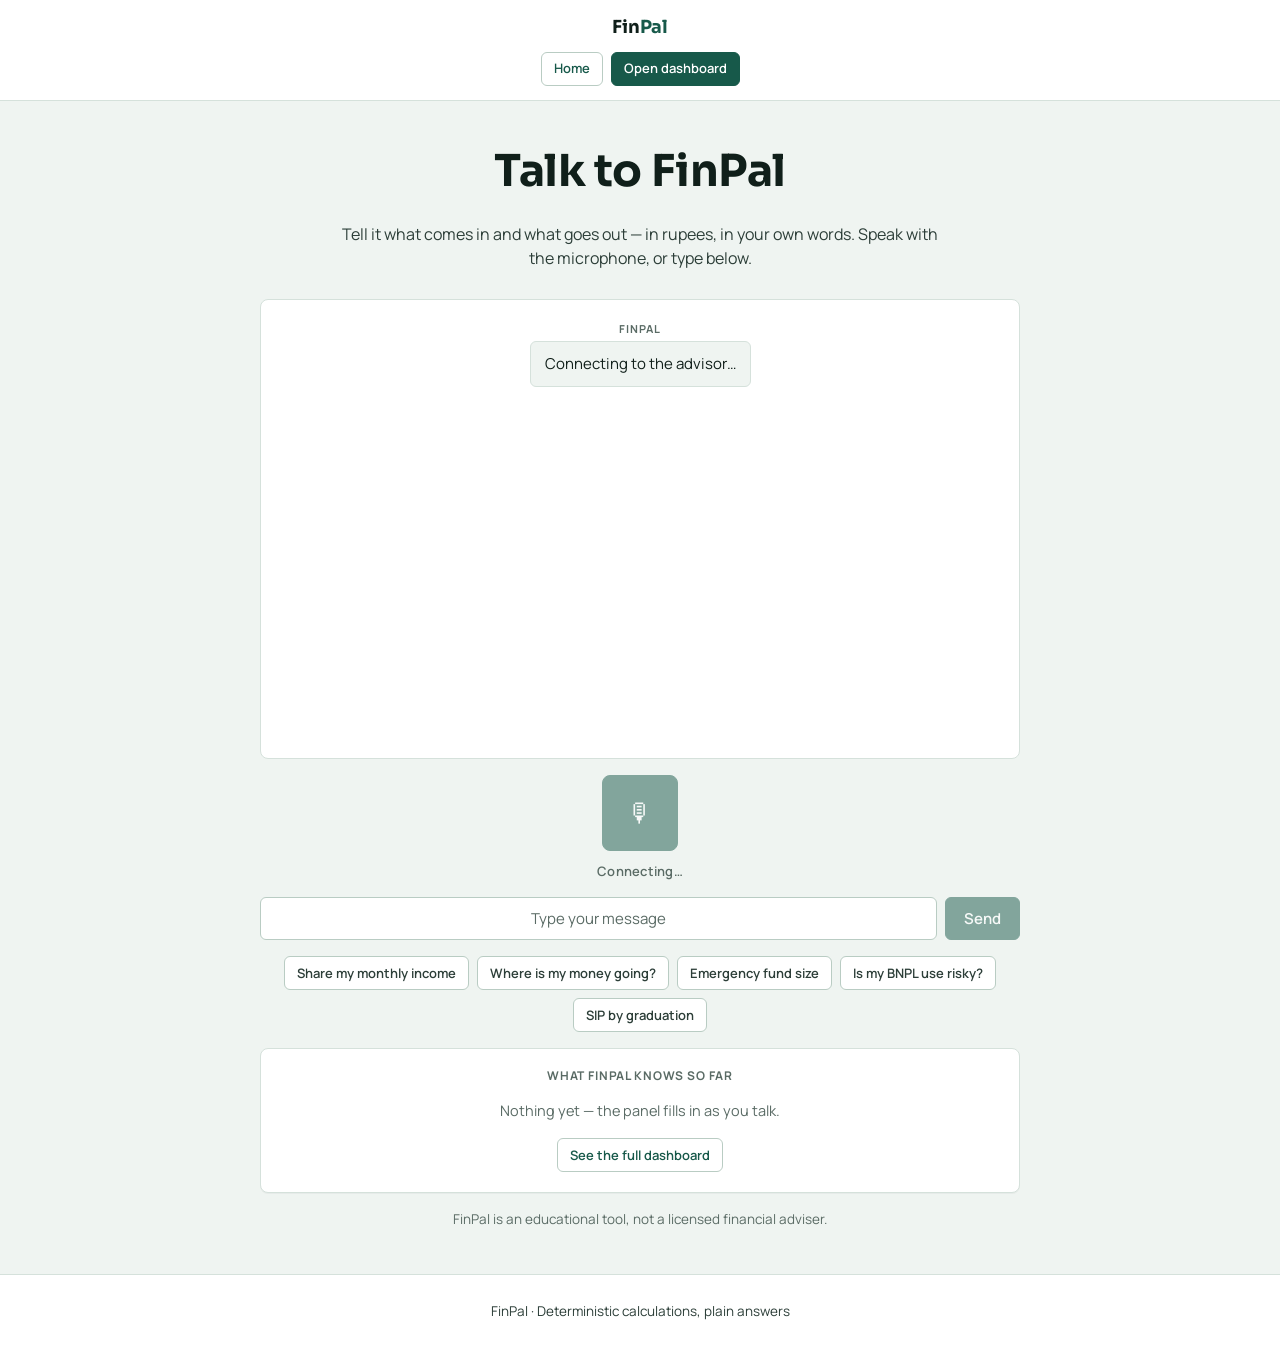
==== commit e4575580: "Merge branch 'main' into Parth" ====
--- a/frontend/app.html
+++ b/frontend/app.html
@@ -345,47 +345,151 @@
     });
   }
 
-  function stopAndSend() {
-    if (!recorder) return;
-    recording = false;
-    busy = true;
-    setState('processing');
-
-    recorder.stop().then(function (result) {
-      recorder = null;
-      if (!result.blob || result.blob.size === 0) {
-        throw new Error('Nothing was recorded — please try again.');
+<script>
+const API = 'http://localhost:8000';
+
+let sessionId = null;
+let mediaRecorder = null;
+let audioChunks = [];
+let isRecording = false;
+let isBusy = false;
+let currentAudio = null;
+
+async function initSession() {
+  const r = await fetch(`${API}/api/sessions`, { method: 'POST' });
+  const d = await r.json();
+  sessionId = d.session_id;
+  wireDashboardBtn();
+}
+
+function wireDashboardBtn() {
+  const btn = document.getElementById('dashboard-btn');
+  if (!btn || !sessionId) return;
+  btn.href = `dashboard.html?session=${sessionId}`;
+  btn.style.display = 'flex';
+}
+
+function escHtml(s) {
+  return s.replace(/&/g,'&amp;').replace(/</g,'&lt;').replace(/>/g,'&gt;');
+}
+
+function addBubble(role, text) {
+  const row = document.createElement('div');
+  row.className = `bubble-row ${role}`;
+  row.innerHTML = `
+    <div class="avatar ${role}">${role === 'user' ? 'U' : 'FP'}</div>
+    <div class="bubble">${escHtml(text)}</div>
+  `;
+  document.getElementById('transcript').appendChild(row);
+  row.scrollIntoView({ behavior: 'smooth', block: 'end' });
+}
+
+function createStreamingBubble() {
+  const row = document.createElement('div');
+  row.className = 'bubble-row advisor';
+  row.innerHTML = `<div class="avatar advisor">FP</div><div class="bubble"><span class="typing-dots">···</span></div>`;
+  document.getElementById('transcript').appendChild(row);
+  row.scrollIntoView({ behavior: 'smooth', block: 'end' });
+  return row.querySelector('.bubble');
+}
+
+const _MEMORY_TAG_RE = /^\[Memory:[^\]]*\]\s*/i;
+function stripMemoryTag(text) { return text.replace(_MEMORY_TAG_RE, ''); }
+
+function appendToken(bubble, token) {
+  const dots = bubble.querySelector('.typing-dots');
+  if (dots) dots.remove();
+  bubble.textContent += token;
+  bubble.closest('.bubble-row').scrollIntoView({ behavior: 'smooth', block: 'end' });
+}
+
+function setStatus(state) {
+  const btn = document.getElementById('mic-btn');
+  const lbl = document.getElementById('status-label');
+  btn.className = '';
+  if (state === 'recording')  { btn.classList.add('recording');  lbl.textContent = 'recording…'; }
+  else if (state === 'processing') { btn.classList.add('processing'); lbl.textContent = 'thinking…'; }
+  else if (state === 'speaking')   { btn.classList.add('speaking');   lbl.textContent = 'speaking…'; }
+  else { lbl.textContent = 'ready'; }
+}
+
+function playAudio(b64) {
+  return new Promise(resolve => {
+    if (currentAudio) { currentAudio.pause(); currentAudio = null; }
+    const bytes = Uint8Array.from(atob(b64), c => c.charCodeAt(0));
+    const blob = new Blob([bytes], { type: 'audio/wav' });
+    const url = URL.createObjectURL(blob);
+    currentAudio = new Audio(url);
+    setStatus('speaking');
+    currentAudio.onended = () => { URL.revokeObjectURL(url); setStatus('ready'); resolve(); };
+    currentAudio.onerror  = () => { URL.revokeObjectURL(url); setStatus('ready'); resolve(); };
+    currentAudio.play().catch(() => { setStatus('ready'); resolve(); });
+  });
+}
+
+async function sendToAPI(formData, isVoice) {
+  if (isBusy) return;
+  isBusy = true;
+  setStatus('processing');
+
+  try {
+    if (!isVoice) {
+      addBubble('user', formData);
+      const advisorBubble = createStreamingBubble();
+
+      const r = await fetch(`${API}/api/sessions/${sessionId}/chat/stream`, {
+        method: 'POST',
+        headers: { 'Content-Type': 'application/json' },
+        body: JSON.stringify({ message: formData }),
+      });
+
+      if (!r.ok) { advisorBubble.textContent = `⚠ Error ${r.status}`; return; }
+
+      const reader = r.body.getReader();
+      const dec = new TextDecoder();
+      let buf = '';
+      let firstToken = true;
+
+      while (true) {
+        const { done, value } = await reader.read();
+        if (done) break;
+        buf += dec.decode(value, { stream: true });
+        const parts = buf.split('\n\n');
+        buf = parts.pop();
+        for (const part of parts) {
+          if (!part.startsWith('data: ')) continue;
+          try {
+            const ev = JSON.parse(part.slice(6));
+            if (ev.type === 'token') {
+              // Strip any [Memory: ...] tag that leaks into the first token(s)
+              let tok = ev.text;
+              if (firstToken) { tok = stripMemoryTag(tok); firstToken = false; }
+              if (tok) appendToken(advisorBubble, tok);
+            } else if (ev.type === 'done') { updateProfile(ev.profile); setStatus('ready'); }
+          } catch {}
+        }
       }
-      return F.sendVoice(sessionId, result.blob, result.filename);
-    }).then(function (data) {
-      if (data.user_text)    addMessage('user', data.user_text);
-      if (data.advisor_text) addMessage('advisor', data.advisor_text);
-      if (data.profile)      renderProfile(data.profile);
-
-      if (data.audio_b64) {
-        setState('speaking');
-        return F.playBase64Wav(data.audio_b64).then(function (played) {
-          if (!played) setState('ready', 'Ready — audio could not play, the reply is above');
-        });
-      }
-    }).catch(function (err) {
-      addMessage('error', (err && err.message) || 'That recording could not be processed.');
-      setState('error', 'Something went wrong — try again or type your message');
-    }).then(function () {
-      recorder  = null;
-      recording = false;
-      busy = false;
-      if (statusEl.dataset.tone !== 'error' && !/audio could not play/.test(statusEl.textContent)) {
-        setState('ready');
-      } else {
-        // keep the explanatory message, but re-enable the controls
-        input.disabled = false; sendBtn.disabled = false;
-        micBtn.disabled = !F.micSupported();
-        micBtn.dataset.state = 'idle';
-        Array.prototype.forEach.call(suggestions.querySelectorAll('.chip'), function (c) { c.disabled = false; });
-      }
-      scrollToEnd();
-    });
+      return;
+    }
+
+    const r = await fetch(`${API}/api/sessions/${sessionId}/voice`, { method: 'POST', body: formData });
+    if (!r.ok) {
+      const err = await r.json().catch(() => ({}));
+      addBubble('advisor', `⚠ Error: ${err.detail || r.statusText}`);
+      return;
+    }
+    const d = await r.json();
+    addBubble('user', d.user_text);
+    addBubble('advisor', stripMemoryTag(d.advisor_text));
+    updateProfile(d.profile);
+    if (d.audio_b64) await playAudio(d.audio_b64);
+    else setStatus('ready');
+
+  } catch (e) {
+    addBubble('advisor', '⚠ Could not reach the server. Is the backend running?');
+    setStatus('ready');
+  } finally {
+    isBusy = false;
   }
 
   /* ---------------- boot ---------------- */
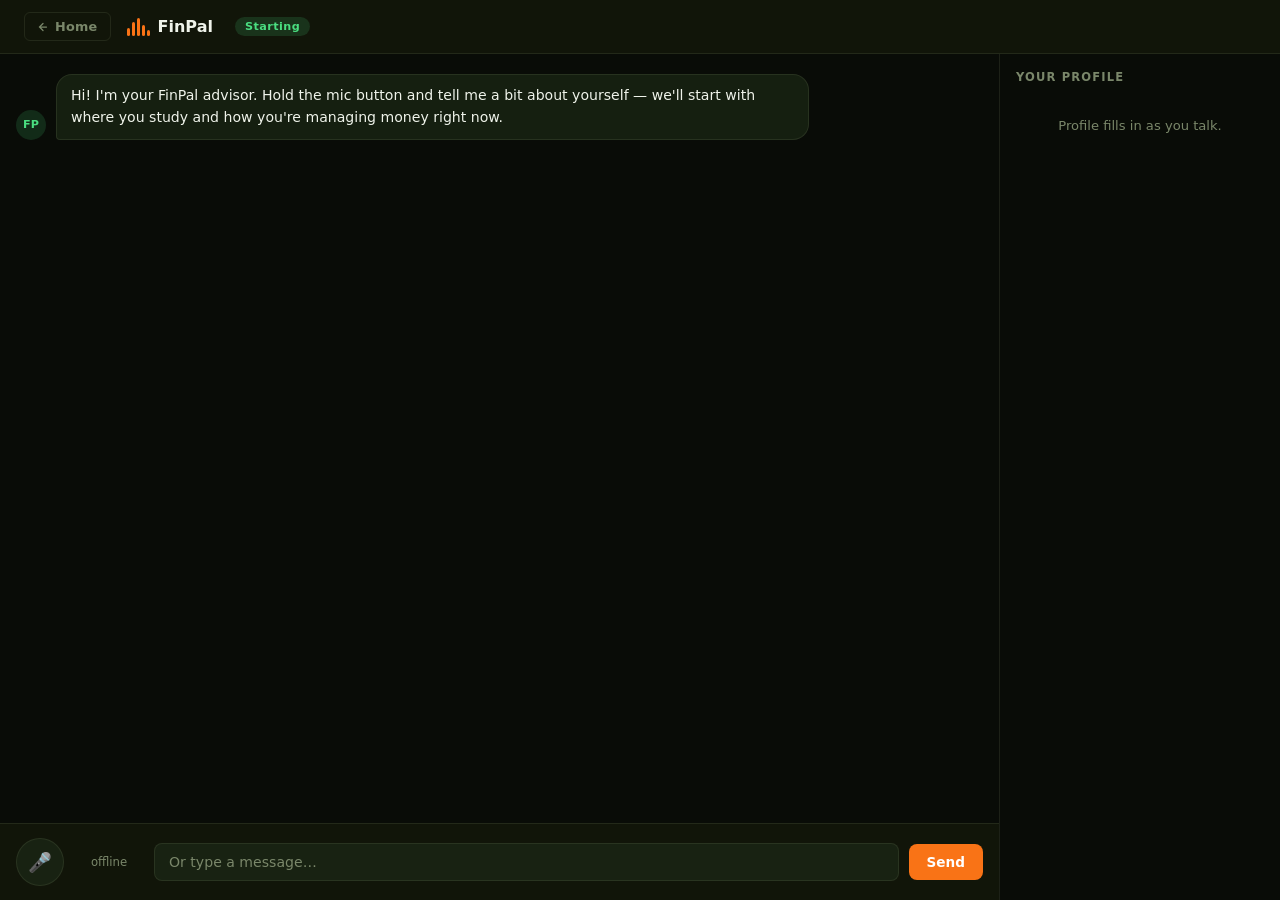
==== commit 5e1a79a7: "Local frontend rewrite: session resume/replay, defensive profile rendering, dashboard rebuild Predat" ====
--- a/frontend/app.html
+++ b/frontend/app.html
@@ -1,349 +1,382 @@
 <!DOCTYPE html>
 <html lang="en">
 <head>
-<meta charset="utf-8">
-<meta name="viewport" content="width=device-width, initial-scale=1">
-<title>FinPal — AI advisor</title>
-<meta name="description" content="Talk or type to FinPal, a money advisor for Indian students.">
-<link rel="preconnect" href="https://fonts.googleapis.com">
-<link rel="preconnect" href="https://fonts.gstatic.com" crossorigin>
-<link href="https://fonts.googleapis.com/css2?family=Sora:wght@600;700&family=Manrope:wght@400;600;700&display=swap" rel="stylesheet">
-<link rel="stylesheet" href="styles.css">
+  <meta charset="UTF-8" />
+  <meta name="viewport" content="width=device-width, initial-scale=1.0" />
+  <title>FinPal — Chat</title>
+  <style>
+    *, *::before, *::after { box-sizing: border-box; margin: 0; padding: 0; }
+
+    :root {
+      --bg: #090C07;
+      --surface: #111509;
+      --surface2: #182212;
+      --border: rgba(138,155,115,0.15);
+      --accent: #F97316;
+      --accent-dim: rgba(249,115,22,0.15);
+      --accent-g: #4ADE80;
+      --accent-g-dim: rgba(74,222,128,0.15);
+      --user-bubble: rgba(249,115,22,0.18);
+      --user-border: rgba(249,115,22,0.25);
+      --advisor-bubble: rgba(24,34,18,0.9);
+      --text: #EFF3EA;
+      --text-muted: #7A876A;
+      --danger: #ef4444;
+      --warn: #f59e0b;
+      --fd: 'Syne', system-ui, sans-serif;
+      --fb: 'Plus Jakarta Sans', system-ui, sans-serif;
+    }
+
+    @import url('https://fonts.googleapis.com/css2?family=Syne:wght@400;600;700&family=Plus+Jakarta+Sans:wght@300;400;500;600&display=swap');
+
+    body {
+      background: var(--bg);
+      color: var(--text);
+      font-family: var(--fb), -apple-system, BlinkMacSystemFont, sans-serif;
+      height: 100vh;
+      display: flex;
+      flex-direction: column;
+      -webkit-font-smoothing: antialiased;
+    }
+
+    header {
+      background: var(--surface);
+      border-bottom: 1px solid var(--border);
+      padding: 12px 24px;
+      display: flex;
+      align-items: center;
+      gap: 12px;
+      flex-shrink: 0;
+    }
+
+    .header-back {
+      display: flex;
+      align-items: center;
+      gap: 6px;
+      text-decoration: none;
+      color: var(--text-muted);
+      font-size: 0.8rem;
+      padding: 6px 12px;
+      border: 1px solid var(--border);
+      border-radius: 6px;
+      transition: color 0.2s, border-color 0.2s;
+      font-family: var(--fd, system-ui);
+      font-weight: 600;
+      letter-spacing: 0.02em;
+    }
+    .header-back:hover { color: var(--text); border-color: rgba(138,155,115,0.3); }
+
+    .header-logo {
+      display: flex;
+      align-items: center;
+      gap: 8px;
+      margin-left: 4px;
+    }
+    .header-logo-mark {
+      display: flex;
+      align-items: flex-end;
+      gap: 2px;
+      height: 18px;
+    }
+    .header-logo-mark span {
+      display: block;
+      width: 3px;
+      border-radius: 2px;
+      background: var(--accent);
+    }
+    .header-logo-mark span:nth-child(1) { height: 8px; }
+    .header-logo-mark span:nth-child(2) { height: 14px; }
+    .header-logo-mark span:nth-child(3) { height: 18px; }
+    .header-logo-mark span:nth-child(4) { height: 11px; }
+    .header-logo-mark span:nth-child(5) { height: 6px; }
+    .header-brand { font-family: var(--fd, system-ui); font-size: 1rem; font-weight: 700; color: var(--text); }
+
+    .dashboard-btn {
+      margin-left: auto;
+      display: flex;
+      align-items: center;
+      gap: 6px;
+      text-decoration: none;
+      color: var(--accent);
+      font-size: 0.78rem;
+      font-weight: 600;
+      font-family: var(--fd, system-ui);
+      padding: 5px 13px;
+      border: 1px solid rgba(249,115,22,0.35);
+      border-radius: 6px;
+      transition: background 0.2s, border-color 0.2s;
+      letter-spacing: 0.02em;
+    }
+    .dashboard-btn:hover { background: var(--accent-dim); border-color: rgba(249,115,22,0.6); }
+
+    .phase-badge {
+      margin-left: 10px;
+      font-size: 0.7rem;
+      font-weight: 600;
+      background: var(--accent-g-dim);
+      color: var(--accent-g);
+      padding: 3px 10px;
+      border-radius: 999px;
+      text-transform: capitalize;
+      letter-spacing: 0.04em;
+    }
+
+    .layout {
+      display: flex;
+      flex: 1;
+      overflow: hidden;
+    }
+
+    /* ── Transcript ── */
+    .chat-col {
+      flex: 1;
+      display: flex;
+      flex-direction: column;
+      border-right: 1px solid var(--border);
+      min-width: 0;
+    }
+
+    .transcript {
+      flex: 1;
+      overflow-y: auto;
+      padding: 20px 16px;
+      display: flex;
+      flex-direction: column;
+      gap: 12px;
+      scroll-behavior: smooth;
+    }
+
+    .bubble-row {
+      display: flex;
+      gap: 10px;
+      align-items: flex-end;
+      max-width: 82%;
+    }
+    .bubble-row.user { align-self: flex-end; flex-direction: row-reverse; }
+    .bubble-row.advisor { align-self: flex-start; }
+
+    .avatar {
+      width: 30px; height: 30px; border-radius: 50%;
+      flex-shrink: 0;
+      display: flex; align-items: center; justify-content: center;
+      font-size: 0.7rem; font-weight: 700;
+    }
+    .avatar.user { background: var(--user-bubble); border: 1px solid var(--user-border); color: var(--accent); }
+    .avatar.advisor { background: var(--accent-g-dim); color: var(--accent-g); font-family: var(--fd, system-ui); }
+
+    .bubble {
+      padding: 10px 14px;
+      border-radius: 16px;
+      font-size: 0.88rem;
+      line-height: 1.55;
+      max-width: 100%;
+      word-break: break-word;
+    }
+    .bubble-row.user .bubble {
+      background: var(--user-bubble);
+      border: 1px solid var(--user-border);
+      border-bottom-right-radius: 4px;
+    }
+    .bubble-row.advisor .bubble {
+      background: var(--advisor-bubble);
+      border: 1px solid var(--border);
+      border-bottom-left-radius: 4px;
+    }
+
+    /* ── Controls ── */
+    .controls {
+      border-top: 1px solid var(--border);
+      padding: 14px 16px;
+      display: flex;
+      gap: 10px;
+      align-items: center;
+      flex-shrink: 0;
+      background: var(--surface);
+    }
+
+    #text-input {
+      flex: 1;
+      background: var(--surface2);
+      border: 1px solid var(--border);
+      border-radius: 8px;
+      color: var(--text);
+      padding: 10px 14px;
+      font-size: 0.88rem;
+      font-family: var(--fb, system-ui);
+      outline: none;
+    }
+    #text-input:focus { border-color: var(--accent); }
+    #text-input::placeholder { color: var(--text-muted); }
+
+    #send-btn {
+      background: var(--accent);
+      border: none;
+      border-radius: 8px;
+      color: #fff;
+      padding: 10px 18px;
+      cursor: pointer;
+      font-size: 0.85rem;
+      font-weight: 600;
+      font-family: var(--fd, system-ui);
+      white-space: nowrap;
+      transition: opacity 0.2s;
+    }
+    #send-btn:hover { opacity: 0.88; }
+
+    #mic-btn {
+      width: 48px; height: 48px; border-radius: 50%;
+      border: 1px solid var(--border);
+      background: var(--surface2);
+      color: var(--text);
+      font-size: 1.2rem;
+      cursor: pointer;
+      flex-shrink: 0;
+      transition: all 0.15s;
+      display: flex; align-items: center; justify-content: center;
+      user-select: none;
+    }
+    #mic-btn.recording {
+      background: var(--danger);
+      border-color: var(--danger);
+      box-shadow: 0 0 0 6px rgba(239,68,68,0.2);
+      animation: pulse-mic 1s infinite;
+    }
+    #mic-btn.processing {
+      background: var(--warn);
+      border-color: var(--warn);
+      cursor: not-allowed;
+    }
+    #mic-btn.speaking {
+      background: var(--accent-g-dim);
+      border-color: var(--accent-g);
+    }
+
+    @keyframes pulse-mic {
+      0%, 100% { box-shadow: 0 0 0 6px rgba(239,68,68,0.2); }
+      50%       { box-shadow: 0 0 0 12px rgba(239,68,68,0.08); }
+    }
+
+    #status-label {
+      font-size: 0.73rem;
+      color: var(--text-muted);
+      min-width: 70px;
+      text-align: center;
+    }
+
+    /* ── Profile panel ── */
+    .profile-col {
+      width: 280px;
+      flex-shrink: 0;
+      overflow-y: auto;
+      padding: 16px;
+      display: flex;
+      flex-direction: column;
+      gap: 14px;
+    }
+
+    .profile-col h2 {
+      font-size: 0.72rem;
+      text-transform: uppercase;
+      letter-spacing: 0.1em;
+      color: var(--text-muted);
+      font-weight: 600;
+    }
+
+    .profile-section { display: flex; flex-direction: column; gap: 4px; }
+    .profile-section-title {
+      font-size: 0.7rem;
+      font-weight: 600;
+      color: var(--accent);
+      text-transform: uppercase;
+      letter-spacing: 0.07em;
+      margin-bottom: 2px;
+    }
+
+    .profile-row {
+      display: flex;
+      justify-content: space-between;
+      align-items: baseline;
+      gap: 8px;
+      font-size: 0.8rem;
+      padding: 4px 8px;
+      border-radius: 6px;
+      background: var(--surface2);
+    }
+    .profile-key { color: var(--text-muted); flex-shrink: 0; }
+    .profile-val { color: var(--text); text-align: right; font-weight: 500; }
+
+    .empty-profile {
+      color: var(--text-muted);
+      font-size: 0.82rem;
+      text-align: center;
+      padding: 20px 0;
+    }
+
+    .typing-dots {
+      display: inline-block;
+      color: var(--text-muted);
+      animation: blink 1.2s step-start infinite;
+    }
+    @keyframes blink { 0%,100%{opacity:1} 50%{opacity:0.2} }
+
+    ::-webkit-scrollbar { width: 4px; }
+    ::-webkit-scrollbar-track { background: transparent; }
+    ::-webkit-scrollbar-thumb { background: var(--border); border-radius: 4px; }
+
+    @media (max-width: 640px) {
+      .profile-col { display: none; }
+      .header-back span { display: none; }
+    }
+  </style>
 </head>
 <body>
 
-<header class="site-header">
-  <div class="wrap">
-    <a class="brand" href="index.html">Fin<span>Pal</span></a>
-    <nav class="nav" aria-label="Primary">
-      <a class="btn small secondary" id="home-link" href="index.html">Home</a>
-      <a class="btn small" id="dashboard-link" href="dashboard.html">Open dashboard</a>
-    </nav>
+<header>
+  <a href="index.html" class="header-back">
+    <svg width="12" height="12" viewBox="0 0 24 24" fill="none" stroke="currentColor" stroke-width="2.5" stroke-linecap="round"><path d="M19 12H5M12 5l-7 7 7 7"/></svg>
+    <span>Home</span>
+  </a>
+  <div class="header-logo">
+    <div class="header-logo-mark">
+      <span></span><span></span><span></span><span></span><span></span>
+    </div>
+    <span class="header-brand">FinPal</span>
   </div>
+  <a href="#" class="dashboard-btn" id="dashboard-btn" style="display:none">
+    <svg width="13" height="13" viewBox="0 0 24 24" fill="none" stroke="currentColor" stroke-width="2" stroke-linecap="round" stroke-linejoin="round"><rect x="3" y="3" width="7" height="7" rx="1"/><rect x="14" y="3" width="7" height="7" rx="1"/><rect x="3" y="14" width="7" height="7" rx="1"/><rect x="14" y="14" width="7" height="7" rx="1"/></svg>
+    <span>View Plan</span>
+  </a>
+  <span class="phase-badge" id="phase-badge">starting</span>
 </header>
 
-<main class="section">
-  <div class="wrap stack">
-
-    <h1>Talk to FinPal</h1>
-    <p class="lede">
-      Tell it what comes in and what goes out — in rupees, in your own words.
-      Speak with the microphone, or type below.
-    </p>
-
-    <div class="chat-shell">
-
-      <!-- ===== Transcript ===== -->
-      <div id="transcript" class="transcript" role="log" aria-live="polite" aria-label="Conversation with FinPal" tabindex="0">
-        <div class="msg">
-          <span class="msg-who">FinPal</span>
-          <span class="msg-body" id="greeting">Connecting to the advisor…</span>
-        </div>
+<div class="layout">
+
+  <!-- Transcript -->
+  <div class="chat-col">
+    <div class="transcript" id="transcript">
+      <div class="bubble-row advisor">
+        <div class="avatar advisor">FP</div>
+        <div class="bubble">Hi! I'm your FinPal advisor. Hold the mic button and tell me a bit about yourself — we'll start with where you study and how you're managing money right now.</div>
       </div>
-
-      <!-- ===== Microphone + status ===== -->
-      <div class="mic-panel">
-        <button type="button" id="mic-btn" class="mic-btn" data-state="idle"
-                aria-label="Start recording your question" disabled>
-          <span aria-hidden="true">🎙</span>
-        </button>
-        <p id="status-line" class="status-line" role="status" aria-live="polite">Connecting…</p>
-      </div>
-
-      <!-- ===== Text composer ===== -->
-      <form id="composer" class="composer" autocomplete="off">
-        <label class="sr-only" for="message-input">Your message to FinPal</label>
-        <input type="text" id="message-input" name="message"
-               placeholder="Type your message" disabled>
-        <button type="submit" class="btn" id="send-btn" disabled>Send</button>
-      </form>
-
-      <!-- ===== Suggestions ===== -->
-      <div class="suggestions" id="suggestions" aria-label="Suggested questions">
-        <button type="button" class="chip" data-say="I get ₹14,000 a month from home.">Share my monthly income</button>
-        <button type="button" class="chip" data-say="Where is my money actually going each month?">Where is my money going?</button>
-        <button type="button" class="chip" data-say="How big should my emergency fund be as a student?">Emergency fund size</button>
-        <button type="button" class="chip" data-say="I use two BNPL apps — should I worry?">Is my BNPL use risky?</button>
-        <button type="button" class="chip" data-say="How much could I have saved by graduation if I start a SIP now?">SIP by graduation</button>
-      </div>
-
-      <!-- ===== Profile so far ===== -->
-      <section class="card" aria-labelledby="profile-title">
-        <h2 id="profile-title" class="small"
-            style="font-family:'Manrope',sans-serif;font-weight:700;letter-spacing:.07em;text-transform:uppercase;color:var(--ink-muted);font-size:12px;">
-          What FinPal knows so far
-        </h2>
-        <div id="profile-panel" class="profile-panel mt">
-          <p class="empty">Nothing yet — the panel fills in as you talk.</p>
-        </div>
-        <div class="btn-row mt">
-          <a class="btn secondary small" id="profile-dashboard-link" href="dashboard.html">See the full dashboard</a>
-        </div>
-      </section>
-
     </div>
 
-    <p class="small muted lede">
-      FinPal is an educational tool, not a licensed financial adviser.
-    </p>
+    <div class="controls">
+      <button id="mic-btn" title="Hold to speak">🎤</button>
+      <span id="status-label">ready</span>
+      <input id="text-input" type="text" placeholder="Or type a message…" />
+      <button id="send-btn">Send</button>
+    </div>
   </div>
-</main>
-
-<footer class="site-footer">
-  <div class="wrap"><p class="small">FinPal · Deterministic calculations, plain answers</p></div>
-</footer>
-
-<script src="api.js"></script>
-<script>
-(function () {
-  'use strict';
-  var F = window.FinPal;
-
-  var transcriptEl = document.getElementById('transcript');
-  var greetingEl   = document.getElementById('greeting');
-  var micBtn       = document.getElementById('mic-btn');
-  var statusEl     = document.getElementById('status-line');
-  var form         = document.getElementById('composer');
-  var input        = document.getElementById('message-input');
-  var sendBtn      = document.getElementById('send-btn');
-  var suggestions  = document.getElementById('suggestions');
-  var profilePanel = document.getElementById('profile-panel');
-
-  var sessionId = null;
-  var busy      = false;
-  var recorder  = null;   // active recording handle
-  var recording = false;
-
-  /* ---------------- status ---------------- */
-  var STATUS_TEXT = {
-    connecting: 'Connecting…',
-    ready:      'Ready — tap the microphone or type',
-    recording:  'Recording… tap again to send',
-    processing: 'Thinking…',
-    speaking:   'Speaking…'
-  };
-
-  function setState(state, message) {
-    micBtn.dataset.state = (state === 'recording' || state === 'processing' || state === 'speaking')
-      ? state : 'idle';
-    statusEl.textContent = message || STATUS_TEXT[state] || '';
-    statusEl.dataset.tone =
-      state === 'error' ? 'error' :
-      (state === 'recording' || state === 'processing' || state === 'speaking') ? 'live' : '';
-
-    micBtn.setAttribute('aria-label',
-      state === 'recording' ? 'Stop recording and send' : 'Start recording your question');
-
-    var lock = (state === 'processing' || state === 'speaking');
-    input.disabled   = lock || !sessionId;
-    sendBtn.disabled = lock || !sessionId;
-    micBtn.disabled  = lock || !sessionId || !F.micSupported();
-    Array.prototype.forEach.call(suggestions.querySelectorAll('.chip'), function (c) {
-      c.disabled = lock || !sessionId;
-    });
-  }
-
-  /* ---------------- transcript ---------------- */
-  function scrollToEnd() { transcriptEl.scrollTop = transcriptEl.scrollHeight; }
-
-  function addMessage(role, text) {
-    var wrap = document.createElement('div');
-    wrap.className = 'msg ' + role;
-
-    var who = document.createElement('span');
-    who.className = 'msg-who';
-    who.textContent = role === 'user' ? 'You' : (role === 'error' ? 'Problem' : 'FinPal');
-
-    var body = document.createElement('span');
-    body.className = 'msg-body';
-    body.textContent = text;
-
-    wrap.appendChild(who);
-    wrap.appendChild(body);
-    transcriptEl.appendChild(wrap);
-    scrollToEnd();
-    return body;
-  }
-
-  /* ---------------- profile panel ---------------- */
-  function renderProfile(profile) {
-    if (!profile) return;
-    var money  = profile.money_in  || {};
-    var exp    = profile.expenses  || {};
-    var safety = profile.safety_net || {};
-    var bnpl   = exp.bnpl_usage || {};
-    var acad   = profile.academic || {};
-
-    var subs = Array.isArray(exp.subscriptions)
-      ? exp.subscriptions.reduce(function (a, s) { return a + (Number(s && s.monthly_cost) || 0); }, 0)
-      : Number(exp.subscriptions);
-
-    var debts = Array.isArray(profile.debt) ? profile.debt : [];
-    var goals = Array.isArray(profile.goals) ? profile.goals : [];
-
-    var rows = [
-      ['Family support',   money.family_support_amount != null ? F.inr(money.family_support_amount) : null],
-      ['Gig income',       money.gig_income_amount != null ? F.inr(money.gig_income_amount) : null],
-      ['Scholarship',      money.scholarship_stipend_amount != null ? F.inr(money.scholarship_stipend_amount) : null],
-      ['Income stability', money.income_stability ? F.titleise(money.income_stability) : null],
-      ['Housing',          exp.housing && exp.housing.amount != null ? F.inr(exp.housing.amount) : null],
-      ['Commute',          exp.commute && exp.commute.amount != null ? F.inr(exp.commute.amount) : null],
-      ['Food beyond mess', exp.food_beyond_mess != null ? F.inr(exp.food_beyond_mess) : null],
-      ['Subscriptions',    subs ? F.inr(subs) : null],
-      ['BNPL per month',   bnpl.typical_monthly_amount != null ? F.inr(bnpl.typical_monthly_amount) : null],
-      ['Discretionary',    exp.discretionary != null ? F.inr(exp.discretionary) : null],
-      ['Savings',          safety.personal_savings_amount != null ? F.inr(safety.personal_savings_amount) : null],
-      ['Health cover',     safety.health_insurance_cover ? F.titleise(safety.health_insurance_cover) : null],
-      ['Year of study',    acad.year_of_study != null ? String(acad.year_of_study) : null],
-      ['Graduating',       acad.expected_graduation_year != null ? String(acad.expected_graduation_year) : null],
-      ['Debts tracked',    debts.length ? String(debts.length) : null],
-      ['Goals tracked',    goals.length ? String(goals.length) : null],
-      ['Stage',            profile.conversation_phase ? F.titleise(profile.conversation_phase) : null]
-    ].filter(function (r) { return r[1] != null && r[1] !== '—'; });
-
-    if (!rows.length) {
-      profilePanel.innerHTML = '';
-      var empty = document.createElement('p');
-      empty.className = 'empty';
-      empty.textContent = 'Nothing yet — the panel fills in as you talk.';
-      profilePanel.appendChild(empty);
-      return;
-    }
-
-    profilePanel.innerHTML = '';
-    rows.forEach(function (r) {
-      var row = document.createElement('div');
-      row.className = 'profile-row';
-      var k = document.createElement('span');
-      k.className = 'profile-key';
-      k.textContent = r[0];
-      var v = document.createElement('span');
-      v.className = 'profile-val';
-      v.textContent = r[1];
-      row.appendChild(k);
-      row.appendChild(v);
-      profilePanel.appendChild(row);
-    });
-  }
-
-  /* ---------------- links ---------------- */
-  function wireLinks() {
-    ['dashboard-link', 'profile-dashboard-link'].forEach(function (id) {
-      var el = document.getElementById(id);
-      if (el) el.href = F.linkWithSession('dashboard.html', sessionId);
-    });
-    var home = document.getElementById('home-link');
-    if (home) home.href = F.linkWithSession('index.html', sessionId);
-  }
-
-  /* ---------------- session ---------------- */
-  function startSession() {
-    setState('connecting');
-    var existing = F.sessionFromQuery();
-
-    // Continue an existing session when ?session=<id> is present and still valid.
-    if (existing) {
-      return F.getProfile(existing).then(function (profile) {
-        sessionId = existing;
-        wireLinks();
-        renderProfile(profile);
-        greetingEl.textContent =
-          'Welcome back. We can pick up exactly where we left off — what would you like to look at?';
-        setState('ready');
-      }).catch(function () {
-        // Session gone or unreachable: fall back to a fresh one.
-        return createFresh('That earlier session has expired, so this is a fresh start. ' +
-                           'Tell me what comes in each month and what goes out.');
-      });
-    }
-    return createFresh();
-  }
-
-  function createFresh(greeting) {
-    return F.createSession().then(function (data) {
-      sessionId = data && data.session_id;
-      if (!sessionId) throw new Error('No session id');
-      F.rememberSessionInUrl(sessionId);
-      wireLinks();
-      greetingEl.textContent = greeting ||
-        'Hi — I am FinPal. Tell me roughly what money comes in each month and where it goes, ' +
-        'and we will find out what your month really looks like.';
-      setState('ready');
-    }).catch(function (err) {
-      greetingEl.textContent =
-        (err && err.message) || 'Could not reach the advisor service.';
-      setState('error', 'Not connected — check that the backend is running, then reload.');
-      micBtn.disabled = true;
-      input.disabled = true;
-      sendBtn.disabled = true;
-    });
-  }
-
-  /* ---------------- text turn (streamed) ---------------- */
-  function sendText(message) {
-    if (busy || !sessionId || !message.trim()) return;
-    busy = true;
-    addMessage('user', message.trim());
-    setState('processing');
-
-    var bubble = addMessage('advisor', '…');
-    var first  = true;
-
-    F.streamChat(sessionId, message.trim(), {
-      onToken: function (token) {
-        if (first) { bubble.textContent = ''; first = false; }
-        bubble.textContent += token;
-        scrollToEnd();
-      },
-      onDone: function (payload) {
-        if (payload && payload.profile) renderProfile(payload.profile);
-      },
-      onError: function (err) {
-        bubble.parentNode.className = 'msg error';
-        bubble.textContent = (err && err.message) || 'The advisor could not reply.';
-      }
-    }).then(function () {
-      if (first) bubble.textContent = 'The advisor sent an empty reply. Please try again.';
-    }).catch(function (err) {
-      bubble.parentNode.className = 'msg error';
-      bubble.textContent = (err && err.message) || 'The advisor could not reply.';
-    }).then(function () {
-      busy = false;
-      setState('ready');
-      scrollToEnd();
-    });
-  }
-
-  form.addEventListener('submit', function (ev) {
-    ev.preventDefault();
-    var text = input.value;
-    if (!text.trim() || busy) return;
-    input.value = '';
-    sendText(text);
-  });
-
-  suggestions.addEventListener('click', function (ev) {
-    var chip = ev.target.closest('.chip');
-    if (!chip || busy) return;
-    sendText(chip.dataset.say || chip.textContent);
-  });
-
-  /* ---------------- voice turn ---------------- */
-  micBtn.addEventListener('click', function () {
-    if (busy || !sessionId) return;
-    if (recording) { stopAndSend(); } else { beginRecording(); }
-  });
-
-  function beginRecording() {
-    F.startRecording().then(function (handle) {
-      recorder  = handle;
-      recording = true;
-      setState('recording');
-    }).catch(function (err) {
-      setState('error', (err && err.message) || 'Microphone unavailable — type instead.');
-      micBtn.disabled = true;
-    });
-  }
+
+  <!-- Profile panel -->
+  <div class="profile-col">
+    <h2>Your Profile</h2>
+    <div id="profile-content">
+      <p class="empty-profile">Profile fills in as you talk.</p>
+    </div>
+  </div>
+
+</div>
 
 <script>
 const API = 'http://localhost:8000';
@@ -356,10 +389,35 @@
 let currentAudio = null;
 
 async function initSession() {
+  const existing = new URLSearchParams(location.search).get('session');
+  if (existing) {
+    // Resume: verify the session actually exists server-side before trusting it.
+    const check = await fetch(`${API}/api/sessions/${existing}/profile`).catch(() => null);
+    if (check && check.ok) {
+      sessionId = existing;
+      const profile = await check.json().catch(() => null);
+      if (profile) updateProfile(profile);
+      await replayHistory(existing);
+      wireDashboardBtn();
+      return;
+    }
+  }
   const r = await fetch(`${API}/api/sessions`, { method: 'POST' });
   const d = await r.json();
   sessionId = d.session_id;
   wireDashboardBtn();
+}
+
+async function replayHistory(sid) {
+  const res = await fetch(`${API}/api/sessions/${sid}/messages`).catch(() => null);
+  if (!res || !res.ok) return;
+  const { messages } = await res.json().catch(() => ({ messages: [] }));
+  if (!Array.isArray(messages) || messages.length === 0) return;
+  document.getElementById('transcript').innerHTML = '';
+  for (const m of messages) {
+    if (m.role === 'user') addBubble('user', m.content);
+    else if (m.role === 'assistant' && m.content) addBubble('advisor', stripMemoryTag(m.content));
+  }
 }
 
 function wireDashboardBtn() {
@@ -491,14 +549,161 @@
   } finally {
     isBusy = false;
   }
-
-  /* ---------------- boot ---------------- */
-  if (!F.micSupported()) {
-    micBtn.disabled = true;
-    micBtn.title = 'Voice input is not available in this browser';
+}
+
+const micBtn = document.getElementById('mic-btn');
+
+async function startRec() {
+  if (isBusy || isRecording) return;
+  try {
+    const stream = await navigator.mediaDevices.getUserMedia({ audio: true });
+    audioChunks = [];
+    const mimeType = MediaRecorder.isTypeSupported('audio/webm;codecs=opus')
+      ? 'audio/webm;codecs=opus'
+      : MediaRecorder.isTypeSupported('audio/ogg;codecs=opus')
+        ? 'audio/ogg;codecs=opus'
+        : 'audio/mp4';
+
+    mediaRecorder = new MediaRecorder(stream, { mimeType });
+    mediaRecorder.ondataavailable = e => { if (e.data.size > 0) audioChunks.push(e.data); };
+    mediaRecorder.onstop = async () => {
+      stream.getTracks().forEach(t => t.stop());
+      const blob = new Blob(audioChunks, { type: mediaRecorder.mimeType });
+      if (blob.size < 1000) { setStatus('ready'); return; }
+      const fd = new FormData();
+      fd.append('audio', blob, 'recording' + mimeTypeToExt(mediaRecorder.mimeType));
+      await sendToAPI(fd, true);
+    };
+    mediaRecorder.start();
+    isRecording = true;
+    setStatus('recording');
+  } catch (e) {
+    alert('Microphone access denied. Use the text input instead.');
   }
-  startSession();
-})();
+}
+
+function stopRec() {
+  if (!isRecording || !mediaRecorder) return;
+  isRecording = false;
+  mediaRecorder.stop();
+}
+
+function mimeTypeToExt(mime) {
+  if (mime.includes('webm')) return '.webm';
+  if (mime.includes('ogg'))  return '.ogg';
+  if (mime.includes('mp4'))  return '.mp4';
+  return '.webm';
+}
+
+micBtn.addEventListener('mousedown',  e => { e.preventDefault(); startRec(); });
+micBtn.addEventListener('mouseup',    stopRec);
+micBtn.addEventListener('mouseleave', stopRec);
+micBtn.addEventListener('touchstart', e => { e.preventDefault(); startRec(); }, { passive: false });
+micBtn.addEventListener('touchend',   e => { e.preventDefault(); stopRec(); },  { passive: false });
+
+const textInput = document.getElementById('text-input');
+document.getElementById('send-btn').addEventListener('click', sendText);
+textInput.addEventListener('keydown', e => { if (e.key === 'Enter') sendText(); });
+
+async function sendText() {
+  const msg = textInput.value.trim();
+  if (!msg || isBusy) return;
+  textInput.value = '';
+  await sendToAPI(msg, false);
+}
+
+function fmt(val) {
+  if (val === null || val === undefined) return null;
+  if (typeof val === 'number') return '₹' + val.toLocaleString('en-IN');
+  if (typeof val === 'boolean') return val ? 'Yes' : 'No';
+  if (typeof val === 'object') {
+    // Fields that should be a plain scalar occasionally come back as an
+    // object instead — shapes vary ({amount, note}, {stability, notes}, a
+    // bare {note}, etc.) — so recover generically rather than chasing each
+    // key name: prefer a numeric amount, then the first short string field,
+    // rather than ever rendering "[object Object]" or silently dropping it.
+    if (typeof val.amount === 'number') return '₹' + val.amount.toLocaleString('en-IN');
+    const firstString = Object.values(val).find(v => typeof v === 'string' && v.trim());
+    if (firstString) return firstString;
+    return null;
+  }
+  return String(val).replace(/_/g, ' ');
+}
+
+function profileRow(key, val) {
+  const v = fmt(val);
+  if (!v) return '';
+  return `<div class="profile-row">
+    <span class="profile-key">${key}</span>
+    <span class="profile-val">${escHtml(v)}</span>
+  </div>`;
+}
+
+function profileSection(title, rows) {
+  const content = rows.join('');
+  if (!content) return '';
+  return `<div class="profile-section">
+    <div class="profile-section-title">${title}</div>
+    ${content}
+  </div>`;
+}
+
+function updateProfile(p) {
+  if (!p) return;
+  document.getElementById('phase-badge').textContent =
+    (p.conversation_phase || 'rapport').replace(/_/g, ' ');
+
+  const ac = p.academic || {};
+  const mi = p.money_in || {};
+  const ex = p.expenses || {};
+  const sn = p.safety_net || {};
+  const cr = p.credit || {};
+
+  const academic = profileSection('Academic', [
+    profileRow('Field of study', ac.field_of_study),
+    profileRow('Year of study', ac.year_of_study != null ? String(ac.year_of_study) : null),
+    profileRow('Graduation year', ac.expected_graduation_year != null ? String(ac.expected_graduation_year) : null),
+  ]);
+  const moneyIn = profileSection('Money In', [
+    profileRow('Family support', mi.family_support_amount),
+    profileRow('Regularity', mi.family_support_regularity),
+    profileRow('Gig income', mi.gig_income_amount),
+    profileRow('Scholarship', mi.scholarship_stipend_amount),
+    profileRow('Stability', mi.income_stability),
+  ]);
+  const expenses = profileSection('Expenses', [
+    profileRow('Housing', ex.housing?.amount),
+    profileRow('Housing type', ex.housing?.type),
+    profileRow('Commute', ex.commute?.amount),
+    profileRow('Food (extra)', ex.food_beyond_mess),
+    profileRow('Subscriptions', ex.subscriptions),
+    profileRow('Discretionary', ex.discretionary),
+  ]);
+  const safetyNet = profileSection('Safety Net', [
+    profileRow('Savings', sn.personal_savings_amount),
+    profileRow('Health insurance', sn.health_insurance_cover ? 'Yes' : null),
+    profileRow('Provided by', sn.provided_by),
+    profileRow('If urgent', sn.would_rely_on_if_urgent),
+  ]);
+  const debtRows = (p.debt || []).map((d, i) => profileRow(`Debt ${i+1} (${d.type || '?'})`, d.balance ?? d.outstanding ?? d.amount));
+  const debt = profileSection('Debt', debtRows);
+  const creditSec = profileSection('Credit', [
+    profileRow('Cards', cr.cards != null ? String(cr.cards) : null),
+    profileRow('Limit', cr.total_limit),
+    profileRow('Utilisation', cr.typical_utilization_pct != null ? cr.typical_utilization_pct + '%' : null),
+  ]);
+  const goalsArr = Array.isArray(p.goals) ? p.goals : (p.goals && typeof p.goals === 'object' ? [p.goals] : []);
+  const goals = goalsArr.map((g, i) => profileRow(`Goal ${i+1}`, g.type));
+  const goalsSec = profileSection('Goals', goals);
+
+  const combined = [academic, moneyIn, expenses, safetyNet, debt, creditSec, goalsSec].join('');
+  document.getElementById('profile-content').innerHTML =
+    combined || '<p class="empty-profile">Profile fills in as you talk.</p>';
+}
+
+initSession().catch(() => {
+  document.getElementById('status-label').textContent = 'offline';
+});
 </script>
 </body>
 </html>
